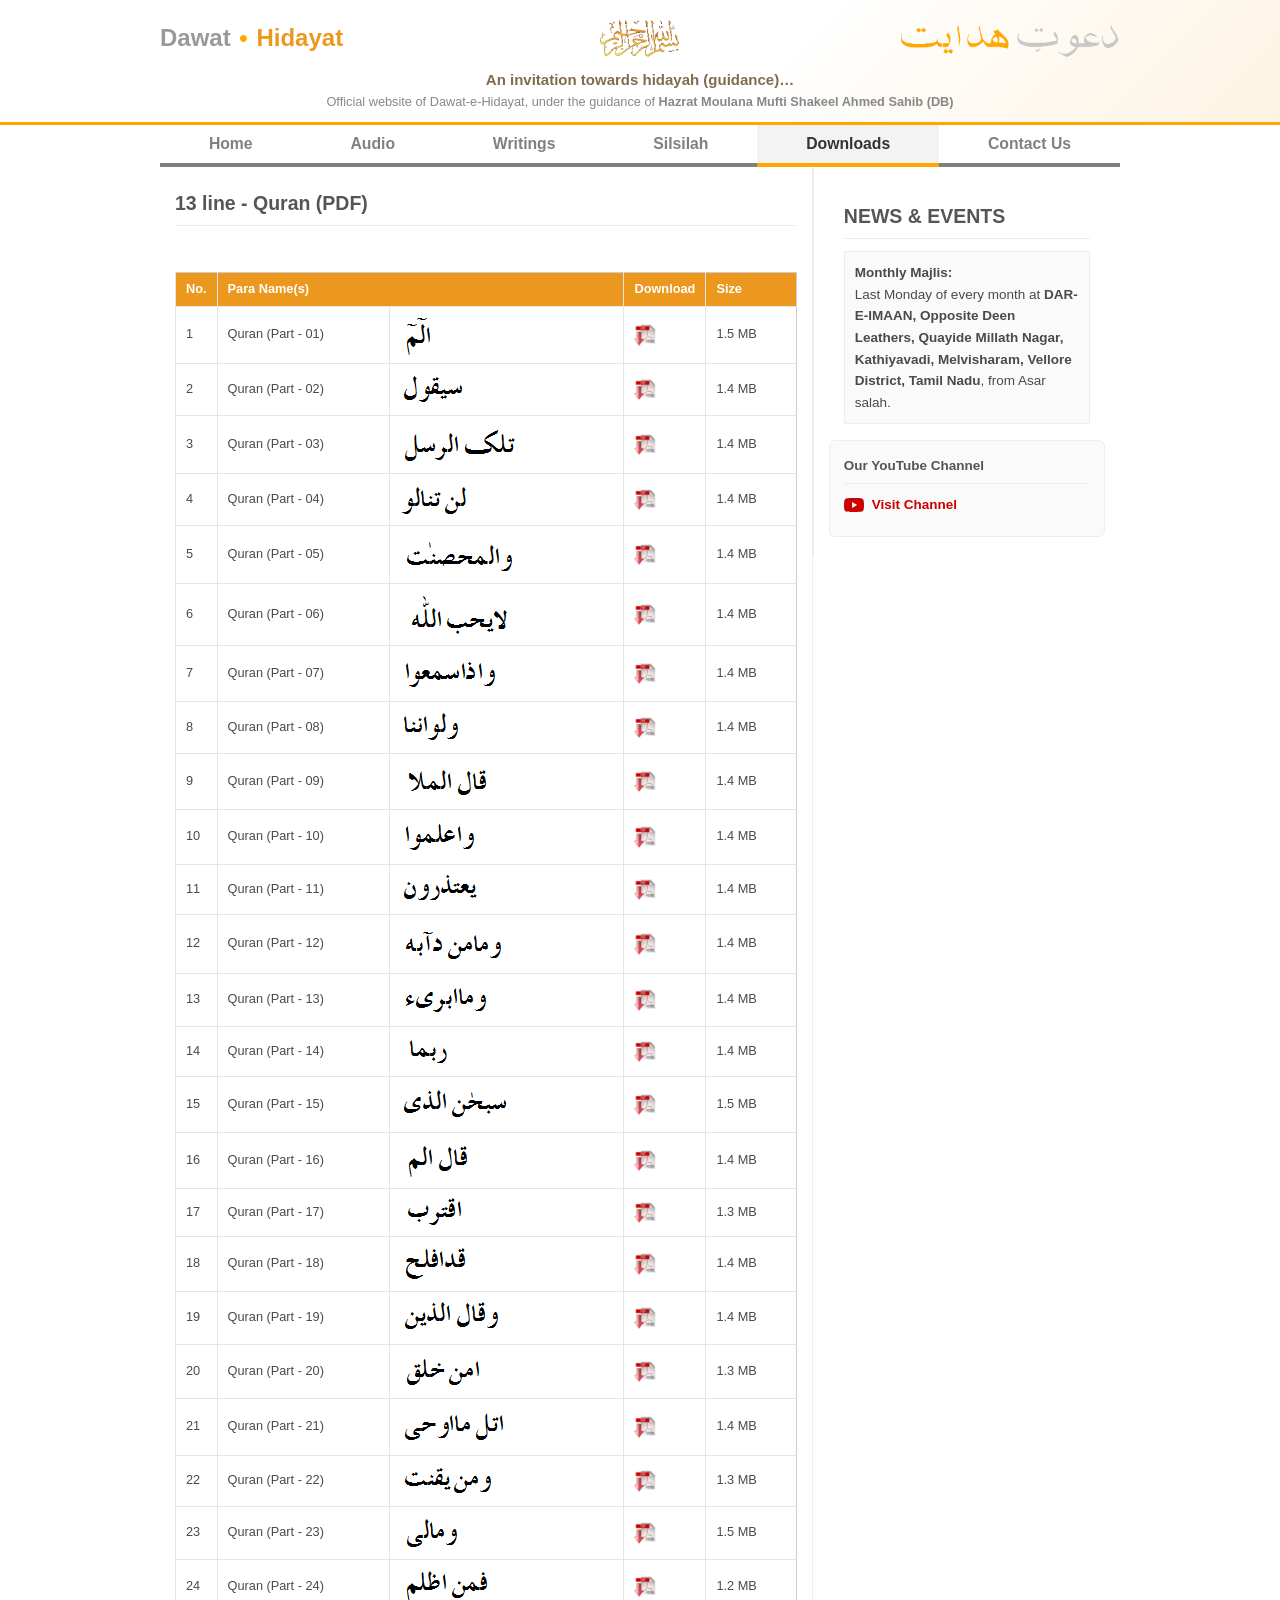
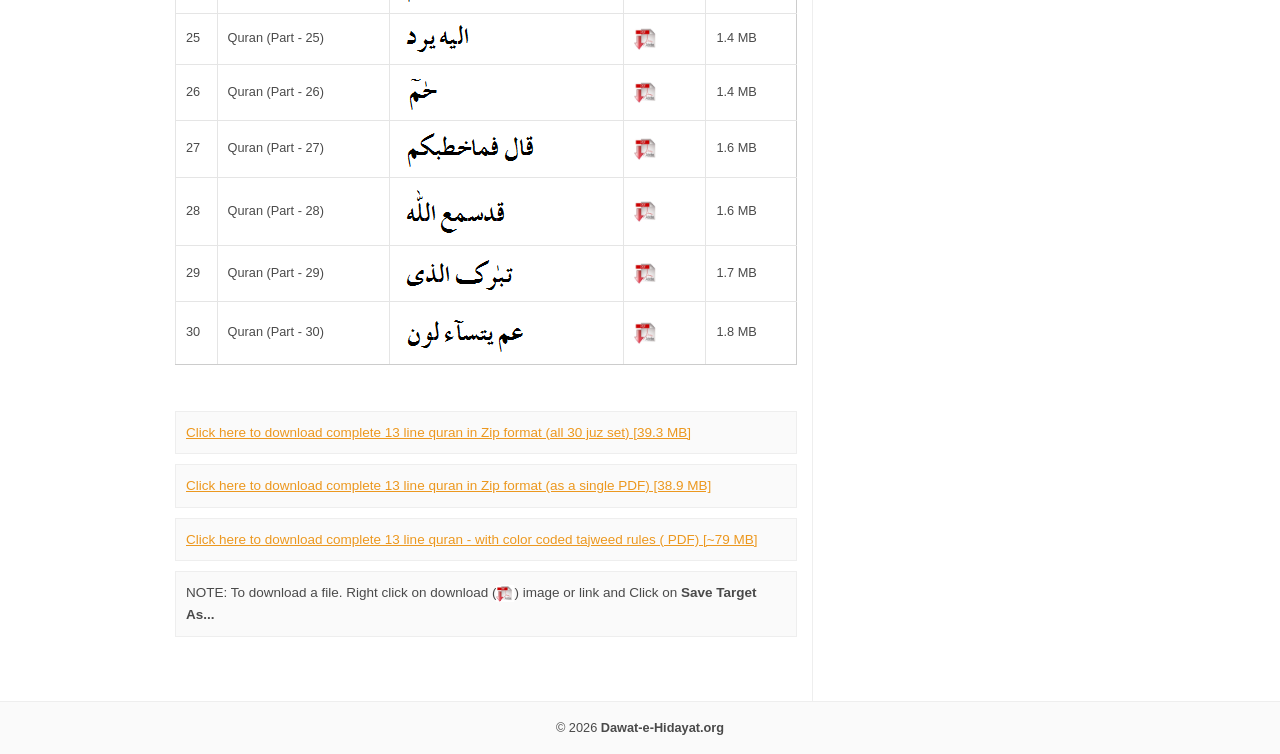
==== 13line_quran.html @ 42b06b3f "Restore the original header's three-part logo layout The rebuilt header had dropped the plain Englis" ====
<!DOCTYPE html>
<html lang="en">
<head>
<meta charset="UTF-8" />
<meta name="viewport" content="width=device-width, initial-scale=1.0" />
<title>Dawat-e-Hidayat &mdash; Quran (13 Line)</title>
<meta name="description" content="Dawat-e-Hidayat - An invitation towards hidayah (guidance). Tasawwuf, the traditional Islamic science of self-improvement and spirituality, under the guidance of Hazrat Moulana Mufti Shakeel Ahmed Sahib (DB)." />
<meta name="keywords" content="Dawat-e-Hidayat, dawatehidayat, Tasawwuf, spirituality, sufi, Naqshbandi, Mujaddidi, Mufti Shakeel Ahmed, Zulfiqar Ahmad Naqshbandi, tariqah, deoband" />
<link rel="stylesheet" href="style.css" />
</head>
<body>

<a class="skip-link" href="#main">Skip to main content</a>

<header id="header">
	<div class="header-inner">
		<a href="index.html" class="logo-en">Dawat <span class="bullet">&bull;</span> <span class="accent">Hidayat</span></a>
		<img src="images/bsmllh.gif" alt="Bismillah ir-Rahman ir-Rahim" class="bismillah-img" width="220" height="59" />
		<a href="index.html" class="logo-link" aria-label="Dawat-e-Hidayat home">
			<img src="images/deh_title.png" alt="Dawat-e-Hidayat" class="logo-img" width="646" height="131" />
		</a>
	</div>
	<p id="slogan">An invitation towards hidayah (guidance)&hellip;</p>
	<p id="byline">Official website of Dawat-e-Hidayat, under the guidance of <strong>Hazrat Moulana Mufti Shakeel Ahmed Sahib (DB)</strong></p>
</header>

<nav id="menu" aria-label="Primary">
	<div class="menu-bar">
		<span class="menu-title">Menu</span>
		<button id="menu-toggle" class="menu-toggle" type="button" aria-expanded="false" aria-controls="menu-list">
			<span class="sr-only">Toggle menu</span>
			<span class="hamburger"></span>
		</button>
	</div>
	<ul id="menu-list">
		<li><a href="index.html">Home</a></li>
		<li class="has-dropdown">
			<a href="audio.html">Audio</a>
			<ul class="dropdown-content">
				<li><a href="audio_majlis.html">Monthly &amp; Weekly Majlis</a></li>
				<li><a href="audio_general.html">General Talks</a></li>
				<li><a href="audio_ramazan.html">Ramazan Lectures</a></li>
				<li><a href="audio_juma.html">Juma Bayaan</a></li>
			</ul>
		</li>
		<li><a href="writings.html">Writings</a></li>
		<li><a href="silsilah.html">Silsilah</a></li>
		<li class="has-dropdown current">
			<a href="downloads.html">Downloads</a>
			<ul class="dropdown-content">
				<li><a href="16line_quran.html">Quran (16 Line)</a></li>
				<li class="current"><a href="13line_quran.html" aria-current="page">Quran (13 Line)</a></li>
				<li><a href="salat_time_today.html">Today&rsquo;s Salah Times</a></li>
				<li><a href="salat_time_monthly.html">Monthly Salah Times</a></li>
			</ul>
		</li>
		<li><a href="contacts.html">Contact Us</a></li>
	</ul>
</nav>

<div id="content-wrap">
	<main id="main">

		<h1 style="text-transform:none">13 line - Quran (PDF) </h1>
					<br/>
				   	<div class="table-scroll">
		<table class="playlist">
					   <tr class="selected">
						 <td width="30">No.</td>
						 <td width="" colspan="2">Para Name(s)<br />        </td>
						 <td width="50">Download</td>
						 <td>Size</td>
					   </tr>
					   <tr>
						 <td>1</td>
						 <td>
						 	Quran (Part - 01)
						 </td>
						 <td>
						 	<img src="images/title/quran/para01.png" height="30" border="0" />
						 </td>
						 <td><a href="https://dawatehidayat.org/downloads/quran/13line/juz01.pdf" target="_blank"><img src="images/pdf_icon_jpg.jpg" width="24" height="30" alt="Click to download" /></a></td>
						 <td>1.5 MB</td>
					   </tr>
					   <tr>
						 <td>2</td>
						 <td>
						 	Quran (Part - 02)
						 </td>
						 <td>
						 	<img src="images/title/quran/para02.png" height="30" border="0" />
						 </td>
						 <td><a href="https://dawatehidayat.org/downloads/quran/13line/juz02.pdf" target="_blank"><img src="images/pdf_icon_jpg.jpg" width="24" height="30" alt="Click to download" /></a></td>
						 <td>1.4 MB</td>
					   </tr>
					   <tr>
						 <td>3</td>
						 <td>
						 	Quran (Part - 03)
						 </td>
						 <td>
						 	<img src="images/title/quran/para03.png" height="30" border="0" />
						 </td>
						 <td><a href="https://dawatehidayat.org/downloads/quran/13line/juz03.pdf" target="_blank"><img src="images/pdf_icon_jpg.jpg" width="24" height="30" alt="Click to download" /></a></td>
						 <td>1.4 MB</td>
					   </tr>
					   <tr>
						 <td>4</td>
						 <td>
						 	Quran (Part - 04)
						 </td>
						 <td>
						 	<img src="images/title/quran/para04.png" height="30" border="0" />
						 </td>
						 <td><a href="https://dawatehidayat.org/downloads/quran/13line/juz04.pdf" target="_blank"><img src="images/pdf_icon_jpg.jpg" width="24" height="30" alt="Click to download" /></a></td>
						 <td>1.4 MB</td>
					   </tr>
					   <tr>
						 <td>5</td>
						 <td>
						 	Quran (Part - 05)
						 </td>
						 <td>
						 	<img src="images/title/quran/para05.png" height="30" border="0" />
						 </td>
						 <td><a href="https://dawatehidayat.org/downloads/quran/13line/juz05.pdf" target="_blank"><img src="images/pdf_icon_jpg.jpg" width="24" height="30" alt="Click to download" /></a></td>
						 <td>1.4 MB</td>
					   </tr>
					   <tr>
						 <td>6</td>
						 <td>
						 	Quran (Part - 06)
						 </td>
						 <td>
						 	<img src="images/title/quran/para06.png" height="30" border="0" />
						 </td>
						 <td><a href="https://dawatehidayat.org/downloads/quran/13line/juz06.pdf" target="_blank"><img src="images/pdf_icon_jpg.jpg" width="24" height="30" alt="Click to download" /></a></td>
						 <td>1.4 MB</td>
					   </tr>
					   <tr>
						 <td>7</td>
						 <td>
						 	Quran (Part - 07)
						 </td>
						 <td>
						 	<img src="images/title/quran/para07.png" height="30" border="0" />
						 </td>
						 <td><a href="https://dawatehidayat.org/downloads/quran/13line/juz07.pdf" target="_blank"><img src="images/pdf_icon_jpg.jpg" width="24" height="30" alt="Click to download" /></a></td>
						 <td>1.4 MB</td>
					   </tr>
					   <tr>
						 <td>8</td>
						 <td>
						 	Quran (Part - 08)
						 </td>
						 <td>
						 	<img src="images/title/quran/para08.png" height="30" border="0" />
						 </td>
						 <td><a href="https://dawatehidayat.org/downloads/quran/13line/juz08.pdf" target="_blank"><img src="images/pdf_icon_jpg.jpg" width="24" height="30" alt="Click to download" /></a></td>
						 <td>1.4 MB</td>
					   </tr>
					   <tr>
						 <td>9</td>
						 <td>
						 	Quran (Part - 09)
						 </td>
						 <td>
						 	<img src="images/title/quran/para09.png" height="30" border="0" />
						 </td>
						 <td><a href="https://dawatehidayat.org/downloads/quran/13line/juz09.pdf" target="_blank"><img src="images/pdf_icon_jpg.jpg" width="24" height="30" alt="Click to download" /></a></td>
						 <td>1.4 MB</td>
					   </tr>
					   <tr>
						 <td>10</td>
						 <td>
						 	Quran (Part - 10)
						 </td>
						 <td>
						 	<img src="images/title/quran/para10.png" height="30" border="0" />
						 </td>
						 <td><a href="https://dawatehidayat.org/downloads/quran/13line/juz10.pdf" target="_blank"><img src="images/pdf_icon_jpg.jpg" width="24" height="30" alt="Click to download" /></a></td>
						 <td>1.4 MB</td>
					   </tr>
					   <tr>
						 <td>11</td>
						 <td>
						 	Quran (Part - 11)
						 </td>
						 <td>
						 	<img src="images/title/quran/para11.png" height="30" border="0" />
						 </td>
						 <td><a href="https://dawatehidayat.org/downloads/quran/13line/juz11.pdf" target="_blank"><img src="images/pdf_icon_jpg.jpg" width="24" height="30" alt="Click to download" /></a></td>
						 <td>1.4 MB</td>
					   </tr>
					   <tr>
						 <td>12</td>
						 <td>
						 	Quran (Part - 12)
						 </td>
						 <td>
						 	<img src="images/title/quran/para12.png" height="30" border="0" />
						 </td>
						 <td><a href="https://dawatehidayat.org/downloads/quran/13line/juz12.pdf" target="_blank"><img src="images/pdf_icon_jpg.jpg" width="24" height="30" alt="Click to download" /></a></td>
						 <td>1.4 MB</td>
					   </tr>
					   <tr>
						 <td>13</td>
						 <td>
						 	Quran (Part - 13)
						 </td>
						 <td>
						 	<img src="images/title/quran/para13.png" height="30" border="0" />
						 </td>
						 <td><a href="https://dawatehidayat.org/downloads/quran/13line/juz13.pdf" target="_blank"><img src="images/pdf_icon_jpg.jpg" width="24" height="30" alt="Click to download" /></a></td>
						 <td>1.4 MB</td>
					   </tr>
					   <tr>
						 <td>14</td>
						 <td>
						 	Quran (Part - 14)
						 </td>
						 <td>
						 	<img src="images/title/quran/para14.png" height="30" border="0" />
						 </td>
						 <td><a href="https://dawatehidayat.org/downloads/quran/13line/juz14.pdf" target="_blank"><img src="images/pdf_icon_jpg.jpg" width="24" height="30" alt="Click to download" /></a></td>
						 <td>1.4 MB</td>
					   </tr>
					   <tr>
						 <td>15</td>
						 <td>
						 	Quran (Part - 15)
						 </td>
						 <td>
						 	<img src="images/title/quran/para15.png" height="30" border="0" />
						 </td>
						 <td><a href="https://dawatehidayat.org/downloads/quran/13line/juz15.pdf" target="_blank"><img src="images/pdf_icon_jpg.jpg" width="24" height="30" alt="Click to download" /></a></td>
						 <td>1.5 MB</td>
					   </tr>
					   <tr>
						 <td>16</td>
						 <td>
						 	Quran (Part - 16)
						 </td>
						 <td>
						 	<img src="images/title/quran/para16.png" height="30" border="0" />
						 </td>
						 <td><a href="https://dawatehidayat.org/downloads/quran/13line/juz16.pdf" target="_blank"><img src="images/pdf_icon_jpg.jpg" width="24" height="30" alt="Click to download" /></a></td>
						 <td>1.4 MB</td>
					   </tr>
					   <tr>
						 <td>17</td>
						 <td>
						 	Quran (Part - 17)
						 </td>
						 <td>
						 	<img src="images/title/quran/para17.png" height="30" border="0" />
						 </td>
						 <td><a href="https://dawatehidayat.org/downloads/quran/13line/juz17.pdf" target="_blank"><img src="images/pdf_icon_jpg.jpg" width="24" height="30" alt="Click to download" /></a></td>
						 <td>1.3 MB</td>
					   </tr>
					   <tr>
						 <td>18</td>
						 <td>
						 	Quran (Part - 18)
						 </td>
						 <td>
						 	<img src="images/title/quran/para18.png" height="30" border="0" />
						 </td>
						 <td><a href="https://dawatehidayat.org/downloads/quran/13line/juz18.pdf" target="_blank"><img src="images/pdf_icon_jpg.jpg" width="24" height="30" alt="Click to download" /></a></td>
						 <td>1.4 MB</td>
					   </tr>
					   <tr>
						 <td>19</td>
						 <td>
						 	Quran (Part - 19)
						 </td>
						 <td>
						 	<img src="images/title/quran/para19.png" height="30" border="0" />
						 </td>
						 <td><a href="https://dawatehidayat.org/downloads/quran/13line/juz19.pdf" target="_blank"><img src="images/pdf_icon_jpg.jpg" width="24" height="30" alt="Click to download" /></a></td>
						 <td>1.4 MB</td>
					   </tr>
					   <tr>
						 <td>20</td>
						 <td>
						 	Quran (Part - 20)
						 </td>
						 <td>
						 	<img src="images/title/quran/para20.png" height="30" border="0" />
						 </td>
						 <td><a href="https://dawatehidayat.org/downloads/quran/13line/juz20.pdf" target="_blank"><img src="images/pdf_icon_jpg.jpg" width="24" height="30" alt="Click to download" /></a></td>
						 <td>1.3 MB</td>
					   </tr>
					   <tr>
						 <td>21</td>
						 <td>
						 	Quran (Part - 21)
						 </td>
						 <td>
						 	<img src="images/title/quran/para21.png" height="30" border="0" />
						 </td>
						 <td><a href="https://dawatehidayat.org/downloads/quran/13line/juz21.pdf" target="_blank"><img src="images/pdf_icon_jpg.jpg" width="24" height="30" alt="Click to download" /></a></td>
						 <td>1.4 MB</td>
					   </tr>
					   <tr>
						 <td>22</td>
						 <td>
						 	Quran (Part - 22)
						 </td>
						 <td>
						 	<img src="images/title/quran/para22.png" height="30" border="0" />
						 </td>
						 <td><a href="https://dawatehidayat.org/downloads/quran/13line/juz22.pdf" target="_blank"><img src="images/pdf_icon_jpg.jpg" width="24" height="30" alt="Click to download" /></a></td>
						 <td>1.3 MB</td>
					   </tr>
					   <tr>
						 <td>23</td>
						 <td>
						 	Quran (Part - 23)
						 </td>
						 <td>
						 	<img src="images/title/quran/para23.png" height="30" border="0" />
						 </td>
						 <td><a href="https://dawatehidayat.org/downloads/quran/13line/juz23.pdf" target="_blank"><img src="images/pdf_icon_jpg.jpg" width="24" height="30" alt="Click to download" /></a></td>
						 <td>1.5 MB</td>
					   </tr>
					   <tr>
						 <td>24</td>
						 <td>
						 	Quran (Part - 24)
						 </td>
						 <td>
						 	<img src="images/title/quran/para24.png" height="30" border="0" />
						 </td>
						 <td><a href="https://dawatehidayat.org/downloads/quran/13line/juz24.pdf" target="_blank"><img src="images/pdf_icon_jpg.jpg" width="24" height="30" alt="Click to download" /></a></td>
						 <td>1.2 MB</td>
					   </tr>
					   <tr>
						 <td>25</td>
						 <td>
						 	Quran (Part - 25)
						 </td>
						 <td>
						 	<img src="images/title/quran/para25.png" height="30" border="0" />
						 </td>
						 <td><a href="https://dawatehidayat.org/downloads/quran/13line/juz25.pdf" target="_blank"><img src="images/pdf_icon_jpg.jpg" width="24" height="30" alt="Click to download" /></a></td>
						 <td>1.4 MB</td>
					   </tr>
					   <tr>
						 <td>26</td>
						 <td>
						 	Quran (Part - 26)
						 </td>
						 <td>
						 	<img src="images/title/quran/para26.png" height="30" border="0" />
						 </td>
						 <td><a href="https://dawatehidayat.org/downloads/quran/13line/juz26.pdf" target="_blank"><img src="images/pdf_icon_jpg.jpg" width="24" height="30" alt="Click to download" /></a></td>
						 <td>1.4 MB</td>
					   </tr>
					   <tr>
						 <td>27</td>
						 <td>
						 	Quran (Part - 27)
						 </td>
						 <td>
						 	<img src="images/title/quran/para27.png" height="30" border="0" />
						 </td>
						 <td><a href="https://dawatehidayat.org/downloads/quran/13line/juz27.pdf" target="_blank"><img src="images/pdf_icon_jpg.jpg" width="24" height="30" alt="Click to download" /></a></td>
						 <td>1.6 MB</td>
					   </tr>
					   <tr>
						 <td>28</td>
						 <td>
						 	Quran (Part - 28)
						 </td>
						 <td>
						 	<img src="images/title/quran/para28.png" height="30" border="0" />
						 </td>
						 <td><a href="https://dawatehidayat.org/downloads/quran/13line/juz28.pdf" target="_blank"><img src="images/pdf_icon_jpg.jpg" width="24" height="30" alt="Click to download" /></a></td>
						 <td>1.6 MB</td>
					   </tr>
					   <tr>
						 <td>29</td>
						 <td>
						 	Quran (Part - 29)
						 </td>
						 <td>
						 	<img src="images/title/quran/para29.png" height="30" border="0" />
						 </td>
						 <td><a href="https://dawatehidayat.org/downloads/quran/13line/juz29.pdf" target="_blank"><img src="images/pdf_icon_jpg.jpg" width="24" height="30" alt="Click to download" /></a></td>
						 <td>1.7 MB</td>
					   </tr>
					   <tr>
						 <td>30</td>
						 <td>
						 	Quran (Part - 30)
						 </td>
						 <td>
						 	<img src="images/title/quran/para30.png" height="30" border="0" />
						 </td>
						 <td><a href="https://dawatehidayat.org/downloads/quran/13line/juz30.pdf" target="_blank"><img src="images/pdf_icon_jpg.jpg" width="24" height="30" alt="Click to download" /></a></td>
						 <td>1.8 MB</td>
					   </tr>

					   <tr>
					</table>
		</div>

					<br/>
					<p class="post-footer">
						<a href="https://dawatehidayat.org/downloads/quran/13line/complete_quran.zip" target="_blank">
							Click here to download complete 13 line quran in Zip format (all 30 juz set) [39.3 MB]
						</a>
					</p>

					<p class="post-footer">
						<a href="https://dawatehidayat.org/downloads/quran/13line/complete_quran_13line.zip" target="_blank">
							Click here to download complete 13 line quran in Zip format (as a single PDF) [38.9 MB]
						</a>
					</p>

					<p class="post-footer">
						<a href="https://dawatehidayat.org/downloads/quran/13line/13_line_complete_quran_with_color_coded_tajweed_rules.pdf" target="_blank">
							Click here to download complete 13 line quran - with color coded tajweed rules ( PDF) [~79 MB]
						</a>
					</p>

					<p class="post-footer">
						NOTE: To download a file. Right click on download
						(<span align=bottom><img src="images/pdf_icon_jpg.jpg" width="18" height="18" border="0" /></span>)
						image or link and Click on <b>Save Target As...</b>
					</p>

					<br/>

	</main>

	<aside id="rightbar">

		<h1>News &amp; Events</h1>
		<p class="post-footer">
			<strong>Monthly Majlis:</strong><br />
			Last Monday of every month at <strong>DAR-E-IMAAN, Opposite Deen Leathers, Quayide Millath Nagar, Kathiyavadi, Melvisharam, Vellore District, Tamil Nadu</strong>, from Asar salah.
		</p>

		<div class="youtube-box card">
			<h3>Our YouTube Channel</h3>
			<a class="youtube-link youtube-icon-link" href="https://www.youtube.com/@dawatehidayat" target="_blank" rel="noopener" aria-label="Visit Dawat-e-Hidayat YouTube Channel">
				<svg class="yt-icon" viewBox="0 0 24 24" aria-hidden="true">
					<path d="M23.498 6.186a2.999 2.999 0 0 0-2.112-2.122C19.5 3.5 12 3.5 12 3.5s-7.5 0-9.386.564A2.999 2.999 0 0 0 .502 6.186 31.02 31.02 0 0 0 0 12a31.02 31.02 0 0 0 .502 5.814 2.999 2.999 0 0 0 2.112 2.122C4.5 20.5 12 20.5 12 20.5s7.5 0 9.386-.564a2.999 2.999 0 0 0 2.112-2.122A31.02 31.02 0 0 0 24 12a31.02 31.02 0 0 0-.502-5.814ZM9.75 15.5v-7l6 3.5-6 3.5Z" />
				</svg>
				<span>Visit Channel</span>
			</a>
		</div>

	</aside>
</div>

<footer id="footer">
	<p>&copy; 2026 <strong>Dawat-e-Hidayat.org</strong></p>
</footer>

<script>
	var toggle = document.getElementById('menu-toggle');
	var menuList = document.getElementById('menu-list');
	toggle.addEventListener('click', function () {
		var isOpen = menuList.classList.toggle('open');
		toggle.setAttribute('aria-expanded', isOpen);
	});
</script>

</body>
</html>
---- style.css ----
/* =======================================================
   Dawat-e-Hidayat — responsive stylesheet
   Mobile-first. Palette kept close to the site's original
   brand: burnt orange accent, warm grey text, cream cards.
   ======================================================= */

:root {
	--accent: #EC981F;
	--accent-dark: #806B4D;
	--accent-gold: #FFA600;
	--text: #4a4a4a;
	--heading: #555;
	--border: #eee;
	--panel: #FAFAFA;
	--max-width: 960px;
}

* {
	margin: 0;
	padding: 0;
	box-sizing: border-box;
}

html {
	-webkit-text-size-adjust: 100%;
}

body {
	font: 15px/1.6 Verdana, 'Trebuchet MS', Arial, sans-serif;
	color: var(--text);
	background: #fff;
}

img {
	max-width: 100%;
	height: auto;
	border: 0;
	vertical-align: middle;
}

a {
	color: var(--accent);
}
a:hover {
	color: var(--accent-dark);
}

.sr-only {
	position: absolute;
	width: 1px; height: 1px;
	overflow: hidden;
	clip: rect(0 0 0 0);
	white-space: nowrap;
}

.skip-link {
	position: absolute;
	left: -999px;
	top: 0;
	background: #fff;
	color: var(--accent-dark);
	padding: 8px 14px;
	z-index: 100;
}
.skip-link:focus {
	left: 8px;
	top: 8px;
}

h1, h2, h3 {
	font-family: 'Trebuchet MS', Tahoma, sans-serif;
	font-weight: bold;
	color: var(--heading);
}

#main h1, #rightbar h1 {
	font-size: 1.3em;
	text-transform: uppercase;
	padding: 6px 0;
	margin: 18px 15px 10px;
	border-bottom: 1px solid var(--border);
}
#main h1:first-child {
	margin-top: 15px;
}

#main h2 {
	font-size: 1.1em;
	text-transform: uppercase;
	padding: 6px 0;
	margin: 22px 15px 10px;
	border-bottom: 1px solid var(--border);
}

#main p {
	margin: 10px 15px;
}

.attribution {
	display: block;
	font-size: 0.75em;
	text-transform: none;
	font-weight: normal;
	margin-top: 3px;
}

/* ---------------- Header ---------------- */

#header {
	background: linear-gradient(135deg, #fff 60%, #fdf3e2 100%);
	border-bottom: 3px solid var(--accent-gold);
	padding: 16px 15px 10px;
	text-align: center;
}

.header-inner {
	max-width: var(--max-width);
	margin: 0 auto;
	display: flex;
	flex-wrap: wrap;
	align-items: center;
	justify-content: center;
	gap: 14px;
}

.logo-en {
	font: bold 1.4em 'Trebuchet MS', Arial, sans-serif;
	color: #999;
	text-decoration: none;
	white-space: nowrap;
}
.logo-en:hover {
	color: #777;
}
.logo-en .bullet {
	color: var(--accent-gold);
	margin: 0 2px;
}
.logo-en .accent {
	color: var(--accent);
}

.logo-link {
	display: inline-block;
	line-height: 0;
}

.logo-img {
	width: 190px;
	max-width: 45vw;
}

.bismillah-img {
	width: 120px;
	max-width: 35vw;
}

#slogan {
	max-width: var(--max-width);
	margin: 10px auto 2px;
	font: bold 1em 'Trebuchet MS', Arial, sans-serif;
	color: var(--accent-dark);
}

#byline {
	max-width: var(--max-width);
	margin: 4px auto 0;
	font-size: 0.85em;
	color: #888;
}

/* ---------------- Menu ---------------- */

#menu {
	max-width: var(--max-width);
	margin: 0 auto;
	background: #fff;
}

.menu-bar {
	display: none;
	align-items: center;
	justify-content: space-between;
	padding: 10px 15px;
	border-bottom: 1px solid var(--border);
}

.menu-title {
	font: bold 1em 'Trebuchet MS', Tahoma, sans-serif;
	color: var(--heading);
	text-transform: uppercase;
}

.menu-toggle {
	background: none;
	border: 1px solid var(--border);
	border-radius: 4px;
	padding: 8px 10px;
	cursor: pointer;
}

.hamburger,
.hamburger::before,
.hamburger::after {
	display: block;
	width: 22px;
	height: 2px;
	background: var(--heading);
	position: relative;
}
.hamburger::before,
.hamburger::after {
	content: "";
	position: absolute;
	left: 0;
}
.hamburger::before { top: -6px; }
.hamburger::after { top: 6px; }

#menu-list {
	list-style: none;
	display: flex;
	flex-wrap: wrap;
	border-bottom: 4px solid #808080;
	font: bold 1.05em 'Trebuchet MS', Tahoma, Arial, sans-serif;
}

#menu-list li {
	flex: 1 1 auto;
}

#menu-list a {
	display: block;
	text-align: center;
	color: #808080;
	text-decoration: none;
	padding: 10px 12px;
	border-bottom: 4px solid transparent;
	margin-bottom: -4px;
}

#menu-list a:hover {
	color: #000;
	background-color: #F3F3F3;
	border-bottom-color: var(--accent-gold);
}

#menu-list li.current a {
	color: #333;
	background-color: #F3F3F3;
	border-bottom-color: var(--accent-gold);
}

/* ---------------- Nav dropdown (Audio / Downloads submenus) ---------------- */

#menu-list li.has-dropdown {
	position: relative;
}

.dropdown-content {
	list-style: none;
}

.dropdown-content a {
	text-transform: none;
	font-weight: normal;
}

@media (min-width: 641px) {
	.dropdown-content {
		display: none;
		position: absolute;
		top: 100%;
		left: 0;
		min-width: 230px;
		background: #fff;
		box-shadow: 0 8px 20px rgba(0,0,0,0.18);
		z-index: 20;
		text-align: left;
		border: 1px solid var(--border);
	}
	#menu-list li.has-dropdown:hover .dropdown-content,
	#menu-list li.has-dropdown:focus-within .dropdown-content {
		display: block;
	}
	.dropdown-content li + li a {
		border-top: 1px solid var(--border);
	}
	.dropdown-content a {
		padding: 10px 14px;
		font-size: 0.8em;
	}
	.dropdown-content a:hover {
		background: var(--panel);
	}
}

@media (max-width: 640px) {
	.dropdown-content {
		display: flex;
		flex-direction: column;
	}
	.dropdown-content a {
		padding: 8px 12px 8px 30px;
		font-size: 0.85em;
		border-bottom: 1px solid var(--border);
		border-left: 4px solid transparent;
	}
}

/* ---------------- Content layout ---------------- */

#content-wrap {
	max-width: var(--max-width);
	margin: 0 auto;
	display: flex;
	flex-direction: column;
	gap: 0;
}

#main {
	padding-bottom: 10px;
}

#rightbar {
	padding: 10px 15px 20px;
	border-top: 1px solid var(--border);
}

.honorific {
	width: 15px;
	height: 15px;
	display: inline;
}

.post-footer {
	background-color: var(--panel);
	padding: 10px;
	margin: 12px 15px;
	font-size: 0.9em;
	border: 1px solid var(--border);
}
.align-right { text-align: right; }
.align-center { text-align: center; }

/* Silsilah chain */
.silsilah-list {
	list-style: none;
	margin: 12px 15px;
}
.silsilah-list li {
	padding: 6px 0;
	border-bottom: 1px dotted var(--border);
}
.silsilah-list li:last-child { border-bottom: 0; }

/* Contact cards */
.contact-cards {
	display: grid;
	grid-template-columns: 1fr;
	gap: 12px;
	margin: 16px 15px;
}
.contact-card {
	padding: 14px;
	border: 1px solid var(--border);
	border-radius: 6px;
	background: var(--panel);
	text-align: center;
}
.contact-card h3 {
	font-size: 0.95em;
	text-transform: uppercase;
	margin-bottom: 8px;
}
.contact-card p {
	margin: 0;
	color: var(--accent-dark);
	font-weight: bold;
}
@media (min-width: 640px) {
	.contact-cards { grid-template-columns: 1fr 1fr; }
}

/* PDF language grid — replaces the old fixed <table> */
.pdf-grid {
	list-style: none;
	display: grid;
	grid-template-columns: repeat(2, 1fr);
	gap: 10px;
	margin: 12px 15px;
}

.pdf-item a {
	display: flex;
	align-items: center;
	gap: 8px;
	padding: 10px;
	border: 1px solid var(--border);
	border-radius: 6px;
	text-decoration: none;
	color: var(--heading);
	font-weight: bold;
	background: var(--panel);
}
.pdf-item a:hover {
	border-color: var(--accent);
	background: #fff6ea;
}
.pdf-item img {
	width: 22px;
	height: auto;
	flex-shrink: 0;
}

/* Link cards — landing pages that point at sub-pages (Audio, Downloads) */
.link-grid {
	list-style: none;
	display: grid;
	grid-template-columns: 1fr;
	gap: 10px;
	margin: 12px 15px;
}
.link-card a {
	display: flex;
	align-items: center;
	justify-content: space-between;
	gap: 10px;
	padding: 14px;
	border: 1px solid var(--border);
	border-radius: 6px;
	text-decoration: none;
	color: var(--heading);
	font-weight: bold;
	background: var(--panel);
}
.link-card a:hover {
	border-color: var(--accent);
	background: #fff6ea;
}
.link-card .arrow {
	color: var(--accent);
	font-weight: normal;
}

/* Collapsible publication sections (writings.html) */
.pub-section {
	margin: 10px 15px 18px;
	border: 1px solid var(--border);
	border-radius: 6px;
	overflow: hidden;
}
.pub-section summary {
	cursor: pointer;
	list-style: none;
	padding: 10px 14px;
	background: var(--panel);
	font: bold 1.05em 'Trebuchet MS', Tahoma, sans-serif;
	color: var(--heading);
	text-transform: uppercase;
	font-size: 0.95em;
}
.pub-section summary::-webkit-details-marker { display: none; }
.pub-section summary::before {
	content: "▸";
	display: inline-block;
	margin-right: 8px;
	color: var(--accent);
	transition: transform 0.15s ease;
}
.pub-section[open] summary::before {
	transform: rotate(90deg);
}
.pub-section summary:hover { color: #000; }

.pub-grid {
	list-style: none;
	display: grid;
	grid-template-columns: 1fr;
	gap: 10px;
	padding: 12px 14px;
}
.pub-item {
	display: flex;
	align-items: center;
	justify-content: space-between;
	gap: 12px;
	padding: 10px;
	border: 1px solid var(--border);
	border-radius: 6px;
}
.pub-item .pub-title {
	flex: 1 1 auto;
	font-size: 0.9em;
}
.pub-item .pub-title img {
	max-height: 44px;
	width: auto;
}
.pub-item .pub-title .native-title {
	display: block;
}
.pub-item .pub-title .native-title[lang="ur"] {
	font-family: 'Noto Nastaliq Urdu', 'Jameel Noori Nastaleeq', serif;
	font-size: 1.1em;
	line-height: 2;
}
.pub-item .pub-title .native-title[lang="ta"] {
	font-family: 'Noto Sans Tamil', 'Latha', sans-serif;
}
.pub-item a.pub-dl {
	flex-shrink: 0;
	display: inline-flex;
	align-items: center;
	justify-content: center;
	padding: 6px;
	border: 1px solid var(--border);
	border-radius: 6px;
	background: var(--panel);
}
.pub-item a.pub-dl:hover {
	border-color: var(--accent);
	background: #fff6ea;
}
.pub-item a.pub-dl img {
	width: 26px;
	height: auto;
}

/* Salah times grid (salat_time_today.html) */
.salat-city-grid {
	display: grid;
	grid-template-columns: 1fr;
	gap: 14px;
	margin: 14px 15px;
}
.salat-city {
	text-align: center;
}
.salat-city h3 {
	font-size: 0.9em;
	margin-bottom: 6px;
}
@media (min-width: 640px) {
	.salat-city-grid { grid-template-columns: repeat(3, 1fr); }
}

/* Audio playlist tables (audio_*.html) — keep the original table markup,
   just make it scrollable and legible on small screens */
.table-scroll {
	overflow-x: auto;
	margin: 12px 15px;
	-webkit-overflow-scrolling: touch;
}
table.playlist {
	border-collapse: collapse;
	width: 100%;
	min-width: 480px;
	border: 1px solid #ccc;
	font-size: 0.85em;
}
table.playlist td {
	padding: 6px 10px;
	border-left: 1px solid #e5e5e5;
	border-bottom: 1px solid #e5e5e5;
	white-space: nowrap;
}
table.playlist tr.selected td {
	background-color: var(--accent);
	color: #fff;
	font-weight: bold;
}
table.playlist tr.subselected td {
	background-color: #FFF4E2;
	color: #332209;
	font-weight: bold;
}
table.playlist td img {
	vertical-align: middle;
}
.playlist-heading {
	margin: 20px 15px 4px;
	color: var(--accent-dark);
}

.mixlr-embed {
	margin: 12px 15px;
}

.small-note {
	margin: 4px 15px 20px;
	font-size: 0.8em;
}
.small-note a {
	color: #333;
	text-decoration: none;
}

/* YouTube card */
.youtube-box {
	margin-top: 16px;
	padding: 14px;
	border: 1px solid var(--border);
	border-radius: 6px;
	background: var(--panel);
}
.youtube-box h3 {
	font-size: 0.9em;
	margin: 0 0 10px;
	border-bottom: 1px solid var(--border);
	padding-bottom: 6px;
}
.youtube-icon-link {
	display: inline-flex;
	align-items: center;
	gap: 8px;
	font-size: 0.9em;
	font-weight: 600;
	color: #c00;
	text-decoration: none;
}
.yt-icon {
	width: 20px;
	height: 20px;
	fill: #c00;
	flex-shrink: 0;
}
.youtube-icon-link:hover {
	text-decoration: underline;
}
.youtube-icon-link:hover .yt-icon {
	fill: #a00000;
}

/* ---------------- Footer ---------------- */

#footer {
	text-align: center;
	padding: 16px 15px;
	background: var(--panel);
	border-top: 1px solid var(--border);
	font-size: 0.85em;
}

/* =======================================================
   Breakpoints
   ======================================================= */

/* Small phones: tighten header type sizes a touch */
@media (max-width: 400px) {
	#slogan { font-size: 0.9em; }
	.pdf-grid { grid-template-columns: 1fr; }
}

/* Phones / small tablets: collapse the nav into a toggleable menu */
@media (max-width: 640px) {
	.header-inner { gap: 10px; }
	.menu-bar { display: flex; }

	#menu-list {
		display: none;
		flex-direction: column;
		border-bottom: none;
	}
	#menu-list.open {
		display: flex;
	}
	#menu-list li { flex: 1 1 auto; }
	#menu-list a {
		text-align: left;
		border-bottom: 1px solid var(--border);
		border-left: 4px solid transparent;
		margin-bottom: 0;
	}
	#menu-list a:hover,
	#menu-list li.current a {
		border-bottom: 1px solid var(--border);
		border-left-color: var(--accent-gold);
	}
}

/* Tablets and up: two-column layout for article + sidebar */
@media (min-width: 800px) {
	#content-wrap {
		flex-direction: row;
		align-items: flex-start;
	}
	#main {
		flex: 1 1 68%;
		border-right: 1px solid var(--border);
		padding-bottom: 30px;
	}
	#rightbar {
		flex: 1 1 32%;
		border-top: 0;
		border-left: 1px solid var(--border);
	}
	.pdf-grid {
		grid-template-columns: repeat(4, 1fr);
	}
}

/* Wide screens: cap the logo growth */
@media (min-width: 800px) {
	.logo-img { width: 220px; max-width: 18vw; }
	.bismillah-img { width: 150px; max-width: 14vw; }
	.logo-en { font-size: 1.6em; }
}

/* Tablets and up: true left / centre / right header layout,
   matching the original site (English wordmark, Bismillah, Urdu title) */
@media (min-width: 640px) {
	.header-inner {
		display: grid;
		grid-template-columns: 1fr auto 1fr;
		align-items: center;
	}
	.logo-en { justify-self: start; }
	.bismillah-img { justify-self: center; }
	.logo-link { justify-self: end; }
}
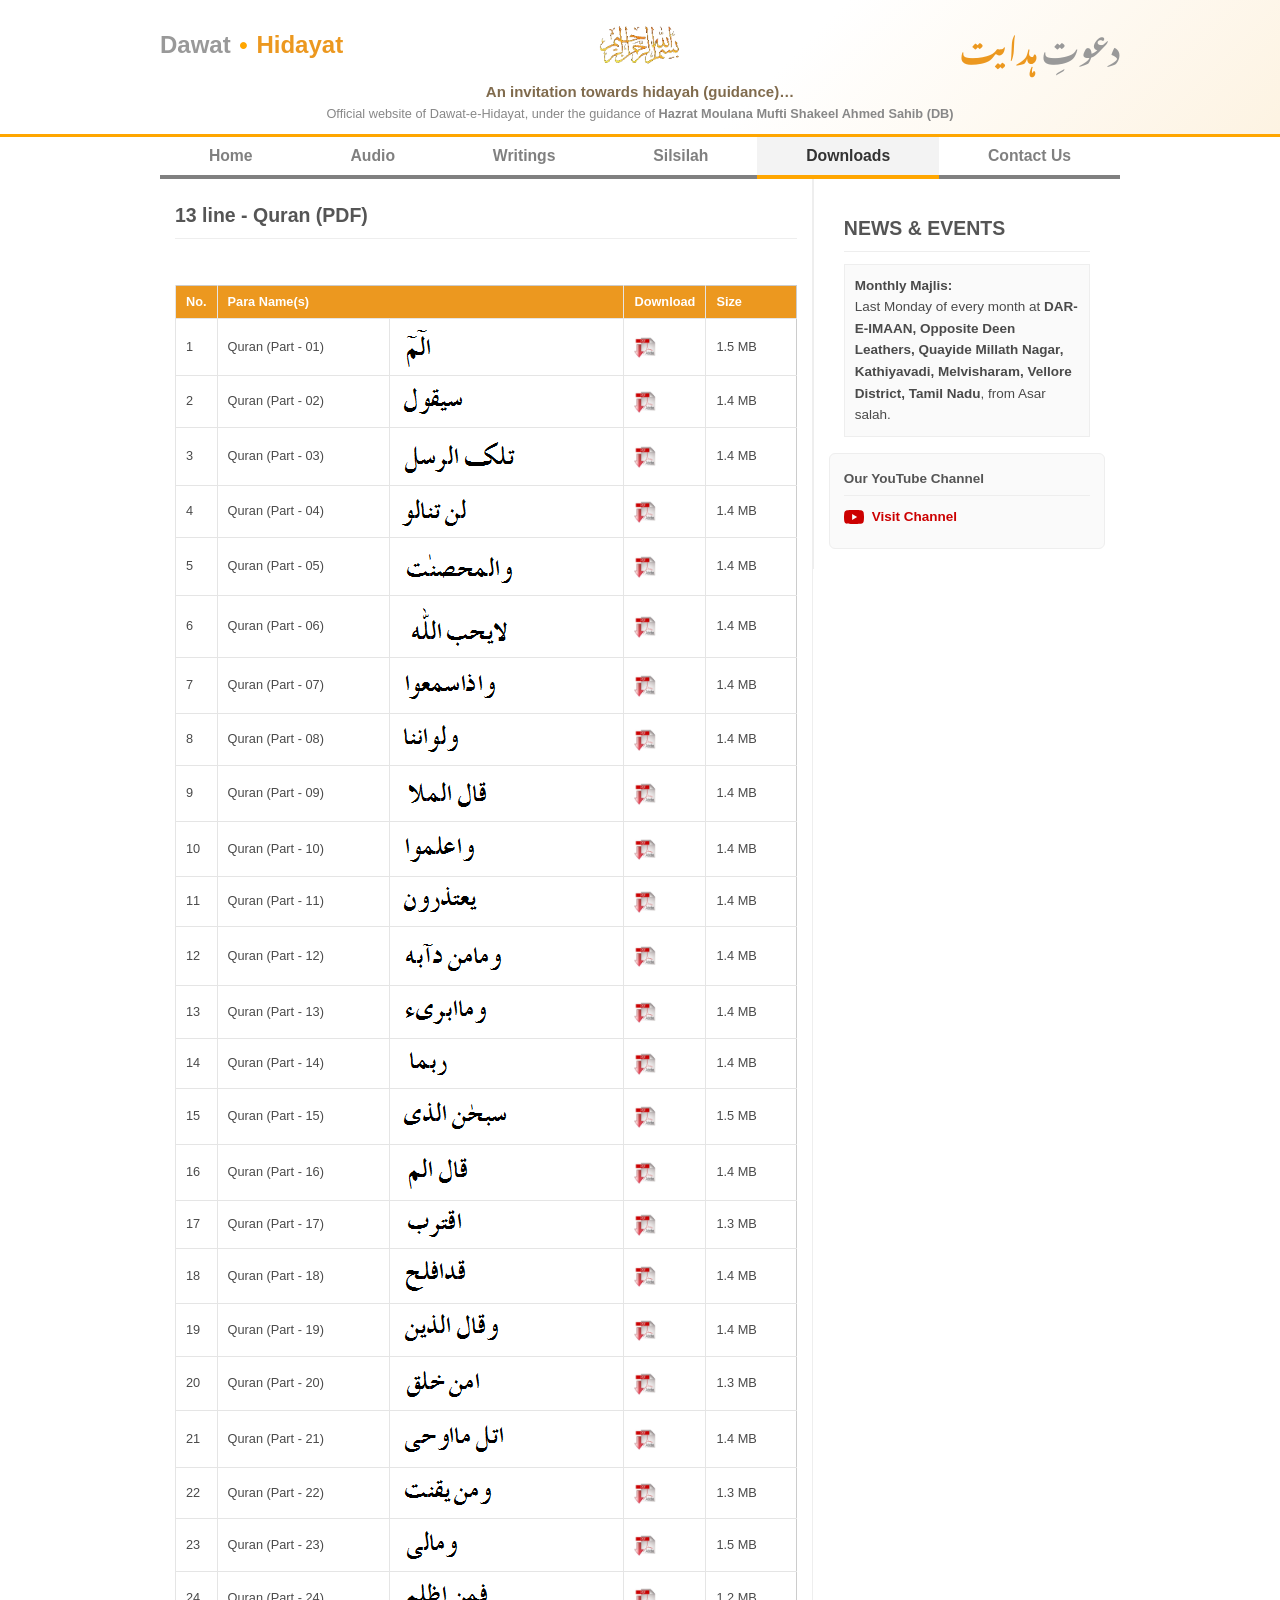
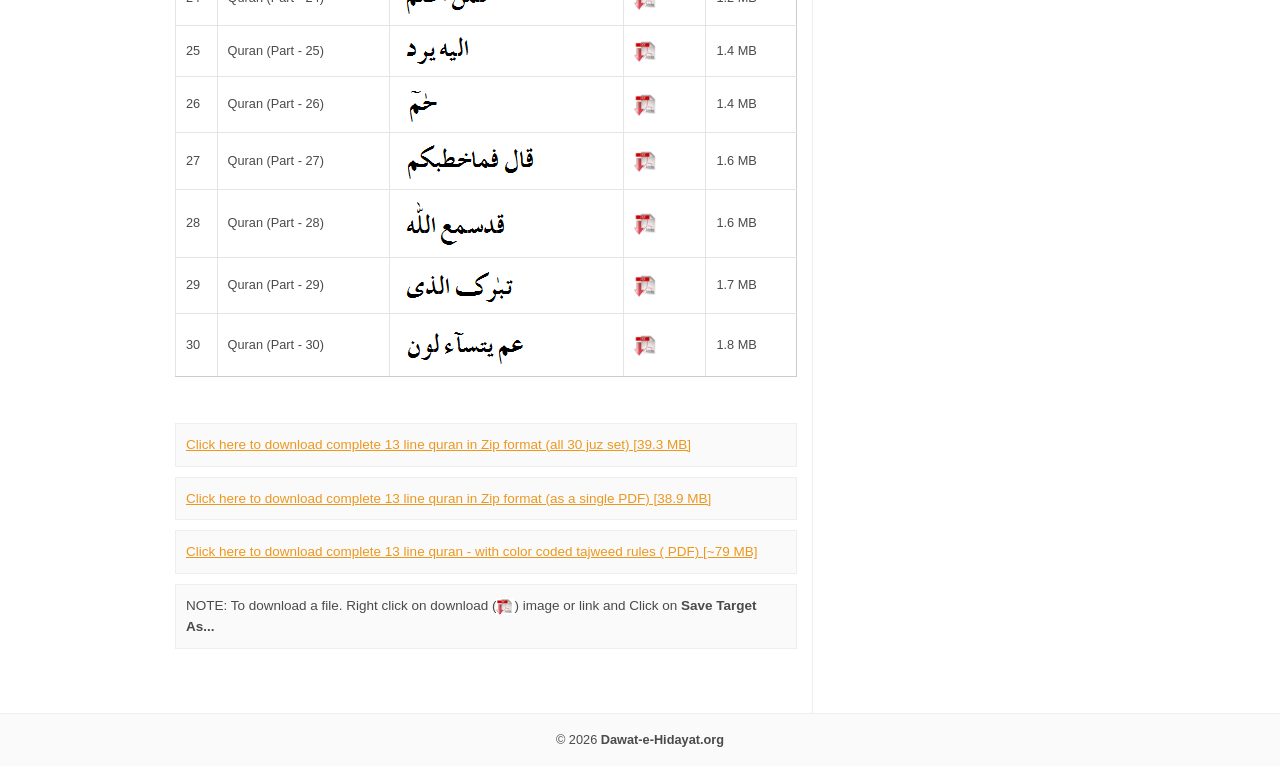
==== commit c4886321: "Render the header's Urdu wordmark as real Nastaliq text instead of an image The deh_title.png graphi" ====
--- a/13line_quran.html
+++ b/13line_quran.html
@@ -7,6 +7,9 @@
 <meta name="description" content="Dawat-e-Hidayat - An invitation towards hidayah (guidance). Tasawwuf, the traditional Islamic science of self-improvement and spirituality, under the guidance of Hazrat Moulana Mufti Shakeel Ahmed Sahib (DB)." />
 <meta name="keywords" content="Dawat-e-Hidayat, dawatehidayat, Tasawwuf, spirituality, sufi, Naqshbandi, Mujaddidi, Mufti Shakeel Ahmed, Zulfiqar Ahmad Naqshbandi, tariqah, deoband" />
 <link rel="stylesheet" href="style.css" />
+<link rel="preconnect" href="https://fonts.googleapis.com" />
+<link rel="preconnect" href="https://fonts.gstatic.com" crossorigin />
+<link href="https://fonts.googleapis.com/css2?family=Noto+Nastaliq+Urdu:wght@400;700&family=Noto+Sans+Tamil:wght@400;700&display=swap" rel="stylesheet" />
 </head>
 <body>
 
@@ -16,9 +19,7 @@
 	<div class="header-inner">
 		<a href="index.html" class="logo-en">Dawat <span class="bullet">&bull;</span> <span class="accent">Hidayat</span></a>
 		<img src="images/bsmllh.gif" alt="Bismillah ir-Rahman ir-Rahim" class="bismillah-img" width="220" height="59" />
-		<a href="index.html" class="logo-link" aria-label="Dawat-e-Hidayat home">
-			<img src="images/deh_title.png" alt="Dawat-e-Hidayat" class="logo-img" width="646" height="131" />
-		</a>
+		<a href="index.html" class="logo-ur" lang="ur" dir="rtl">&#1583;&#1593;&#1608;&#1578;&#1616; <span class="accent">&#1729;&#1583;&#1575;&#1740;&#1578;</span></a>
 	</div>
 	<p id="slogan">An invitation towards hidayah (guidance)&hellip;</p>
 	<p id="byline">Official website of Dawat-e-Hidayat, under the guidance of <strong>Hazrat Moulana Mufti Shakeel Ahmed Sahib (DB)</strong></p>
--- a/style.css
+++ b/style.css
@@ -123,31 +123,30 @@
 	gap: 14px;
 }
 
-.logo-en {
+.logo-en,
+.logo-ur {
 	font: bold 1.4em 'Trebuchet MS', Arial, sans-serif;
 	color: #999;
 	text-decoration: none;
 	white-space: nowrap;
 }
-.logo-en:hover {
+.logo-en:hover,
+.logo-ur:hover {
 	color: #777;
 }
 .logo-en .bullet {
 	color: var(--accent-gold);
 	margin: 0 2px;
 }
-.logo-en .accent {
+.logo-en .accent,
+.logo-ur .accent {
 	color: var(--accent);
 }
 
-.logo-link {
-	display: inline-block;
-	line-height: 0;
-}
-
-.logo-img {
-	width: 190px;
-	max-width: 45vw;
+.logo-ur {
+	font-family: 'Noto Nastaliq Urdu', 'Jameel Noori Nastaleeq', serif;
+	font-size: 1.7em;
+	line-height: 1.9;
 }
 
 .bismillah-img {
@@ -702,9 +701,9 @@
 
 /* Wide screens: cap the logo growth */
 @media (min-width: 800px) {
-	.logo-img { width: 220px; max-width: 18vw; }
 	.bismillah-img { width: 150px; max-width: 14vw; }
 	.logo-en { font-size: 1.6em; }
+	.logo-ur { font-size: 2em; }
 }
 
 /* Tablets and up: true left / centre / right header layout,
@@ -717,5 +716,5 @@
 	}
 	.logo-en { justify-self: start; }
 	.bismillah-img { justify-self: center; }
-	.logo-link { justify-self: end; }
-}
+	.logo-ur { justify-self: end; }
+}
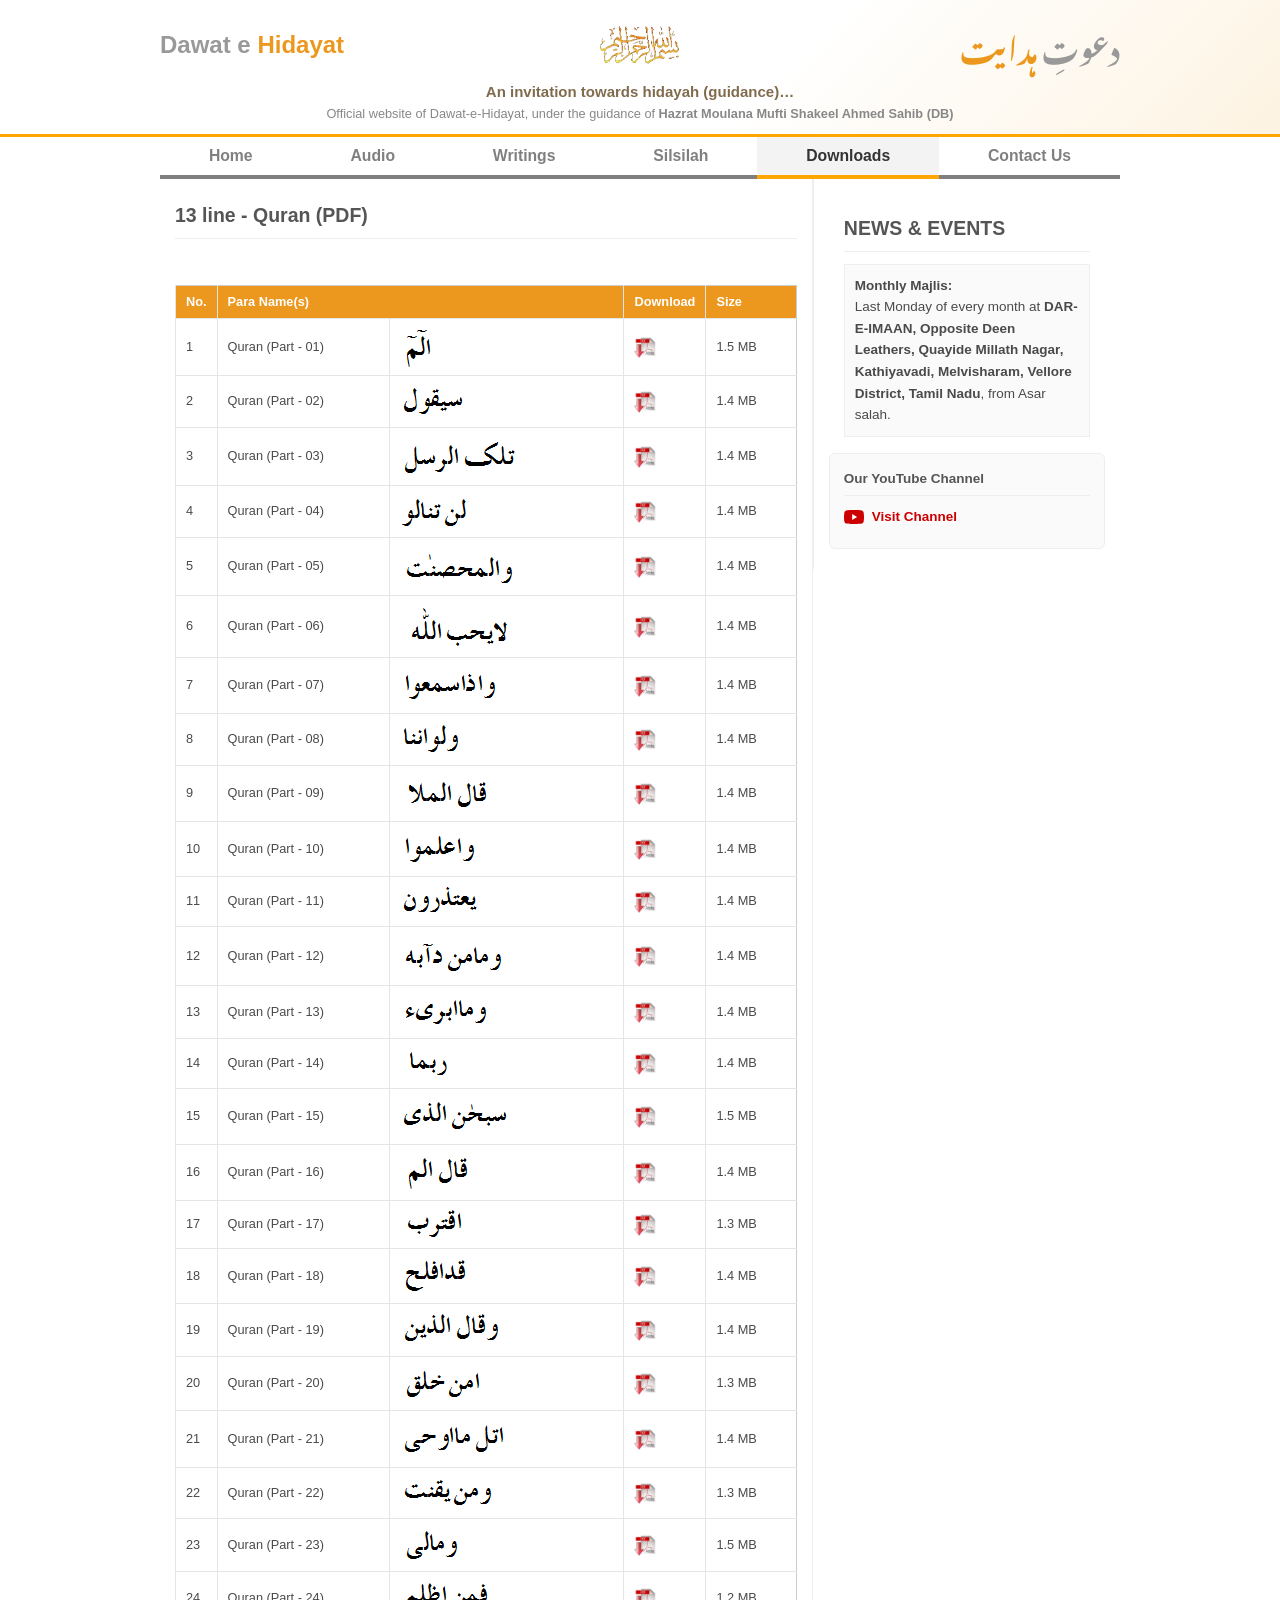
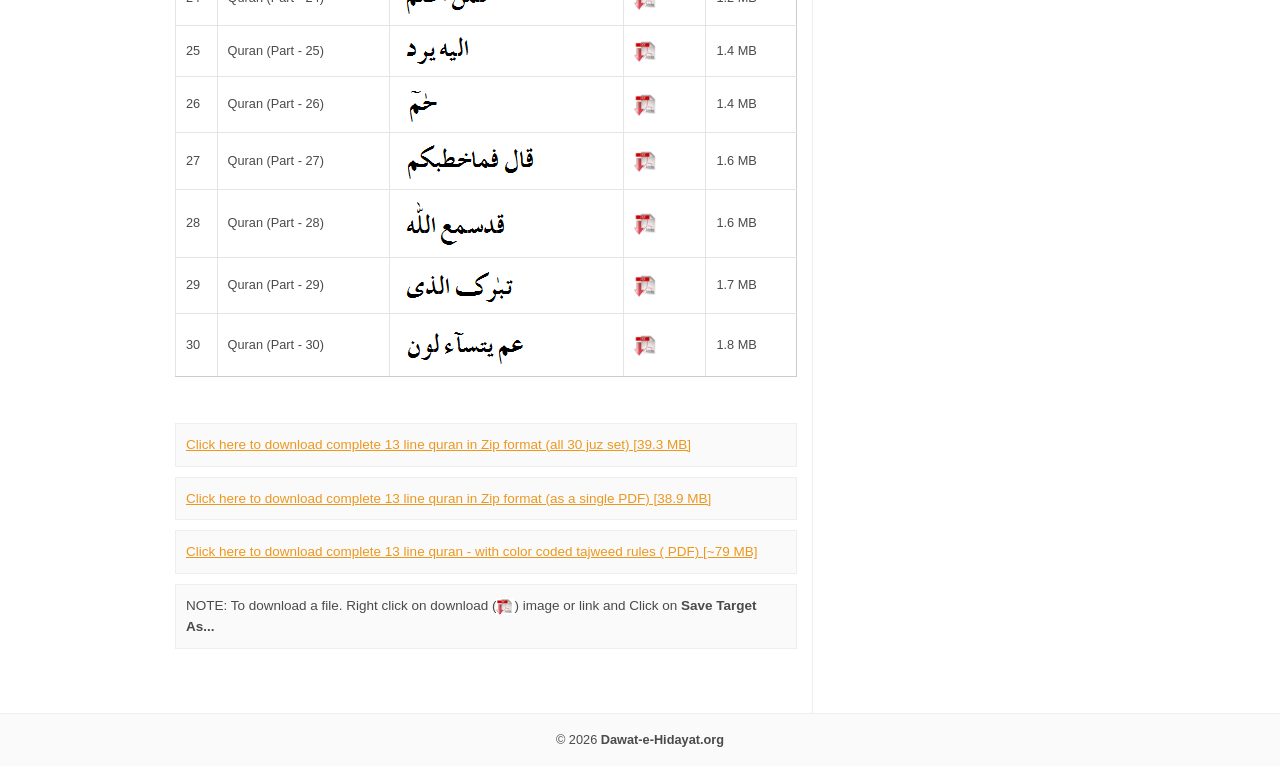
==== commit 8e9f72d1: "Use "Dawat e Hidayat" in the English wordmark instead of a bullet separator Matches the "Dawat-e-Hid" ====
--- a/13line_quran.html
+++ b/13line_quran.html
@@ -17,7 +17,7 @@
 
 <header id="header">
 	<div class="header-inner">
-		<a href="index.html" class="logo-en">Dawat <span class="bullet">&bull;</span> <span class="accent">Hidayat</span></a>
+		<a href="index.html" class="logo-en">Dawat e <span class="accent">Hidayat</span></a>
 		<img src="images/bsmllh.gif" alt="Bismillah ir-Rahman ir-Rahim" class="bismillah-img" width="220" height="59" />
 		<a href="index.html" class="logo-ur" lang="ur" dir="rtl">&#1583;&#1593;&#1608;&#1578;&#1616; <span class="accent">&#1729;&#1583;&#1575;&#1740;&#1578;</span></a>
 	</div>
--- a/style.css
+++ b/style.css
@@ -133,10 +133,6 @@
 .logo-en:hover,
 .logo-ur:hover {
 	color: #777;
-}
-.logo-en .bullet {
-	color: var(--accent-gold);
-	margin: 0 2px;
 }
 .logo-en .accent,
 .logo-ur .accent {
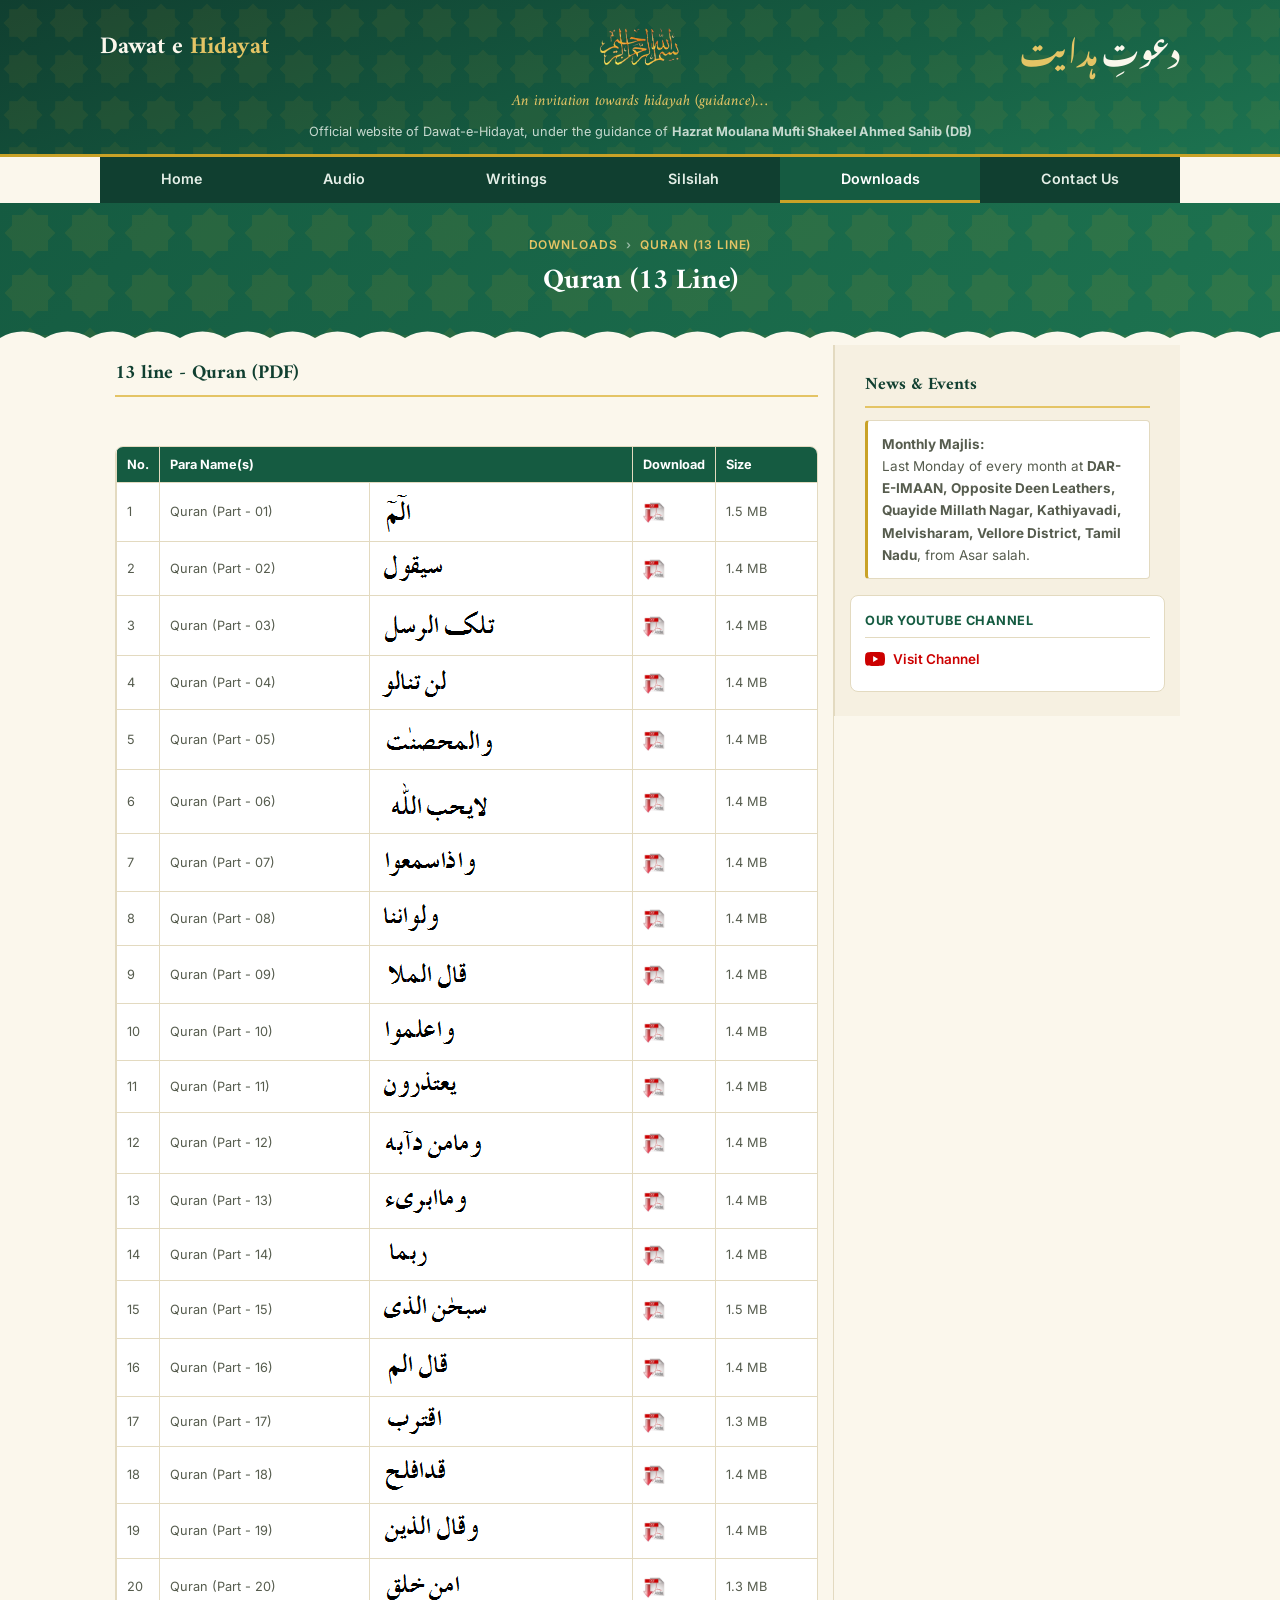
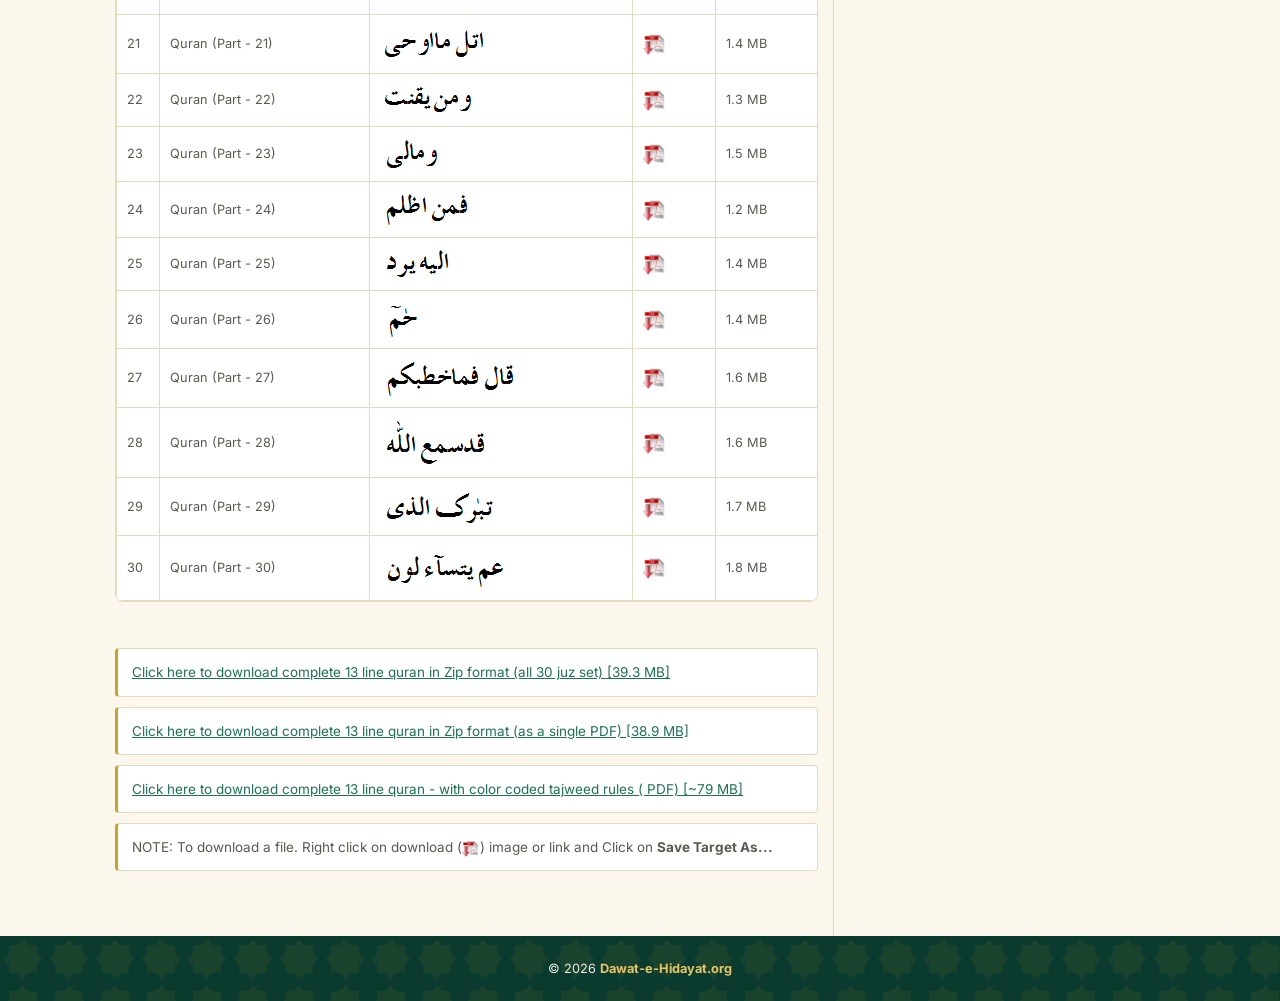
==== commit 6db65acf: "Redesign: modern spiritual look — deep emerald & gold, Islamic geometric texture A full visual and s" ====
--- a/13line_quran.html
+++ b/13line_quran.html
@@ -9,13 +9,14 @@
 <link rel="stylesheet" href="style.css" />
 <link rel="preconnect" href="https://fonts.googleapis.com" />
 <link rel="preconnect" href="https://fonts.gstatic.com" crossorigin />
-<link href="https://fonts.googleapis.com/css2?family=Noto+Nastaliq+Urdu:wght@400;700&family=Noto+Sans+Tamil:wght@400;700&display=swap" rel="stylesheet" />
+<link href="https://fonts.googleapis.com/css2?family=Amiri:ital,wght@0,400;0,700;1,400&family=Inter:wght@400;500;600;700&family=Noto+Nastaliq+Urdu:wght@400;700&family=Noto+Sans+Tamil:wght@400;700&display=swap" rel="stylesheet" />
 </head>
 <body>
 
 <a class="skip-link" href="#main">Skip to main content</a>
 
 <header id="header">
+	<div class="header-pattern" aria-hidden="true"></div>
 	<div class="header-inner">
 		<a href="index.html" class="logo-en">Dawat e <span class="accent">Hidayat</span></a>
 		<img src="images/bsmllh.gif" alt="Bismillah ir-Rahman ir-Rahim" class="bismillah-img" width="220" height="59" />
@@ -59,10 +60,19 @@
 	</ul>
 </nav>
 
+<div class="page-hero">
+	<div class="page-hero-pattern" aria-hidden="true"></div>
+	<div class="page-hero-inner">
+		<p class="page-hero-crumb">Downloads <span>&rsaquo;</span> Quran (13 Line)</p>
+		<h1>Quran (13 Line)</h1>
+	</div>
+	<div class="page-hero-arch" aria-hidden="true"></div>
+</div>
+
 <div id="content-wrap">
 	<main id="main">
 
-		<h1 style="text-transform:none">13 line - Quran (PDF) </h1>
+		<h2 style="text-transform:none">13 line - Quran (PDF) </h2>
 					<br/>
 				   	<div class="table-scroll">
 		<table class="playlist">
@@ -438,7 +448,7 @@
 
 	<aside id="rightbar">
 
-		<h1>News &amp; Events</h1>
+		<h2>News &amp; Events</h2>
 		<p class="post-footer">
 			<strong>Monthly Majlis:</strong><br />
 			Last Monday of every month at <strong>DAR-E-IMAAN, Opposite Deen Leathers, Quayide Millath Nagar, Kathiyavadi, Melvisharam, Vellore District, Tamil Nadu</strong>, from Asar salah.
@@ -458,6 +468,7 @@
 </div>
 
 <footer id="footer">
+	<div class="footer-pattern" aria-hidden="true"></div>
 	<p>&copy; 2026 <strong>Dawat-e-Hidayat.org</strong></p>
 </footer>
 
--- a/style.css
+++ b/style.css
@@ -1,18 +1,34 @@
 /* =======================================================
    Dawat-e-Hidayat — responsive stylesheet
-   Mobile-first. Palette kept close to the site's original
-   brand: burnt orange accent, warm grey text, cream cards.
+   Modern spiritual palette: deep emerald & gold on warm
+   cream, with subtle Islamic geometric-star texture and
+   Amiri/Inter typography.
    ======================================================= */
 
 :root {
-	--accent: #EC981F;
-	--accent-dark: #806B4D;
-	--accent-gold: #FFA600;
-	--text: #4a4a4a;
-	--heading: #555;
-	--border: #eee;
-	--panel: #FAFAFA;
-	--max-width: 960px;
+	--emerald-900: #0B3B2E;
+	--emerald-800: #103F30;
+	--emerald-700: #155B41;
+	--emerald-600: #1D7350;
+	--emerald-500: #2C8B65;
+	--emerald-100: #E4EFE7;
+	--gold: #C9A227;
+	--gold-light: #E4C465;
+	--gold-dark: #9C7C1B;
+	--cream: #FBF7EC;
+	--cream-deep: #F2E9D2;
+	--ink: #23281F;
+	--ink-soft: #565C4E;
+	--border: #E3DAC0;
+	--panel: #F6F0E1;
+	--max-width: 1080px;
+
+	/* legacy aliases kept so older component rules keep working */
+	--accent: var(--emerald-600);
+	--accent-dark: var(--emerald-800);
+	--accent-gold: var(--gold);
+	--text: var(--ink-soft);
+	--heading: var(--emerald-800);
 }
 
 * {
@@ -26,9 +42,9 @@
 }
 
 body {
-	font: 15px/1.6 Verdana, 'Trebuchet MS', Arial, sans-serif;
-	color: var(--text);
-	background: #fff;
+	font: 15px/1.65 'Inter', 'Trebuchet MS', Arial, sans-serif;
+	color: var(--ink-soft);
+	background: var(--cream);
 }
 
 img {
@@ -39,10 +55,10 @@
 }
 
 a {
-	color: var(--accent);
+	color: var(--emerald-600);
 }
 a:hover {
-	color: var(--accent-dark);
+	color: var(--emerald-800);
 }
 
 .sr-only {
@@ -58,7 +74,7 @@
 	left: -999px;
 	top: 0;
 	background: #fff;
-	color: var(--accent-dark);
+	color: var(--emerald-800);
 	padding: 8px 14px;
 	z-index: 100;
 }
@@ -68,28 +84,31 @@
 }
 
 h1, h2, h3 {
-	font-family: 'Trebuchet MS', Tahoma, sans-serif;
-	font-weight: bold;
-	color: var(--heading);
-}
-
-#main h1, #rightbar h1 {
+	font-family: 'Amiri', Georgia, 'Times New Roman', serif;
+	font-weight: 700;
+	color: var(--emerald-800);
+}
+
+#main h2, #rightbar h2 {
 	font-size: 1.3em;
+	padding: 6px 0;
+	margin: 24px 15px 12px;
+	border-bottom: 2px solid var(--gold-light);
+	color: var(--emerald-800);
+}
+#main h2:first-child {
+	margin-top: 6px;
+}
+
+#main h3 {
+	font-size: 1.05em;
 	text-transform: uppercase;
-	padding: 6px 0;
-	margin: 18px 15px 10px;
-	border-bottom: 1px solid var(--border);
-}
-#main h1:first-child {
-	margin-top: 15px;
-}
-
-#main h2 {
-	font-size: 1.1em;
-	text-transform: uppercase;
-	padding: 6px 0;
-	margin: 22px 15px 10px;
-	border-bottom: 1px solid var(--border);
+	letter-spacing: 0.02em;
+	padding: 4px 0;
+	margin: 20px 15px 8px;
+	color: var(--emerald-600);
+	font-family: 'Inter', Arial, sans-serif;
+	font-weight: 700;
 }
 
 #main p {
@@ -102,18 +121,45 @@
 	text-transform: none;
 	font-weight: normal;
 	margin-top: 3px;
+	font-family: 'Inter', Arial, sans-serif;
+	color: var(--ink-soft);
+}
+
+/* ---------------- Islamic star pattern (reusable texture) ---------------- */
+
+.header-pattern,
+.page-hero-pattern,
+.footer-pattern,
+.hero-pattern {
+	position: absolute;
+	inset: 0;
+	pointer-events: none;
+	-webkit-mask-image: url('images/pattern-star.svg');
+	mask-image: url('images/pattern-star.svg');
+	-webkit-mask-repeat: repeat;
+	mask-repeat: repeat;
 }
 
 /* ---------------- Header ---------------- */
 
 #header {
-	background: linear-gradient(135deg, #fff 60%, #fdf3e2 100%);
-	border-bottom: 3px solid var(--accent-gold);
-	padding: 16px 15px 10px;
+	position: relative;
+	overflow: hidden;
+	background: linear-gradient(160deg, var(--emerald-800) 0%, var(--emerald-700) 55%, var(--emerald-600) 100%);
+	border-bottom: 3px solid var(--gold);
+	padding: 18px 15px 12px;
 	text-align: center;
 }
 
+.header-pattern {
+	background-color: var(--gold);
+	opacity: 0.08;
+	-webkit-mask-size: 46px 46px;
+	mask-size: 46px 46px;
+}
+
 .header-inner {
+	position: relative;
 	max-width: var(--max-width);
 	margin: 0 auto;
 	display: flex;
@@ -125,18 +171,19 @@
 
 .logo-en,
 .logo-ur {
-	font: bold 1.4em 'Trebuchet MS', Arial, sans-serif;
-	color: #999;
+	position: relative;
+	font: 700 1.4em 'Amiri', Georgia, serif;
+	color: var(--cream);
 	text-decoration: none;
 	white-space: nowrap;
 }
 .logo-en:hover,
 .logo-ur:hover {
-	color: #777;
+	color: var(--gold-light);
 }
 .logo-en .accent,
 .logo-ur .accent {
-	color: var(--accent);
+	color: var(--gold-light);
 }
 
 .logo-ur {
@@ -146,22 +193,26 @@
 }
 
 .bismillah-img {
+	position: relative;
 	width: 120px;
 	max-width: 35vw;
 }
 
 #slogan {
+	position: relative;
 	max-width: var(--max-width);
-	margin: 10px auto 2px;
-	font: bold 1em 'Trebuchet MS', Arial, sans-serif;
-	color: var(--accent-dark);
+	margin: 12px auto 2px;
+	font: italic 500 1.05em 'Amiri', Georgia, serif;
+	color: var(--gold-light);
 }
 
 #byline {
+	position: relative;
 	max-width: var(--max-width);
-	margin: 4px auto 0;
+	margin: 6px auto 0;
 	font-size: 0.85em;
-	color: #888;
+	color: var(--emerald-100);
+	opacity: 0.85;
 }
 
 /* ---------------- Menu ---------------- */
@@ -169,7 +220,7 @@
 #menu {
 	max-width: var(--max-width);
 	margin: 0 auto;
-	background: #fff;
+	background: var(--cream);
 }
 
 .menu-bar {
@@ -181,9 +232,10 @@
 }
 
 .menu-title {
-	font: bold 1em 'Trebuchet MS', Tahoma, sans-serif;
-	color: var(--heading);
+	font: bold 1em 'Inter', Tahoma, sans-serif;
+	color: var(--emerald-800);
 	text-transform: uppercase;
+	letter-spacing: 0.04em;
 }
 
 .menu-toggle {
@@ -200,7 +252,7 @@
 	display: block;
 	width: 22px;
 	height: 2px;
-	background: var(--heading);
+	background: var(--emerald-800);
 	position: relative;
 }
 .hamburger::before,
@@ -216,8 +268,9 @@
 	list-style: none;
 	display: flex;
 	flex-wrap: wrap;
-	border-bottom: 4px solid #808080;
-	font: bold 1.05em 'Trebuchet MS', Tahoma, Arial, sans-serif;
+	background: var(--emerald-800);
+	font: 600 0.95em 'Inter', Tahoma, Arial, sans-serif;
+	letter-spacing: 0.01em;
 }
 
 #menu-list li {
@@ -227,23 +280,22 @@
 #menu-list a {
 	display: block;
 	text-align: center;
-	color: #808080;
+	color: var(--emerald-100);
 	text-decoration: none;
-	padding: 10px 12px;
-	border-bottom: 4px solid transparent;
-	margin-bottom: -4px;
+	padding: 13px 12px;
+	border-bottom: 3px solid transparent;
 }
 
 #menu-list a:hover {
-	color: #000;
-	background-color: #F3F3F3;
-	border-bottom-color: var(--accent-gold);
-}
-
-#menu-list li.current a {
-	color: #333;
-	background-color: #F3F3F3;
-	border-bottom-color: var(--accent-gold);
+	color: #fff;
+	background-color: var(--emerald-700);
+	border-bottom-color: var(--gold);
+}
+
+#menu-list li.current > a {
+	color: #fff;
+	background-color: var(--emerald-700);
+	border-bottom-color: var(--gold);
 }
 
 /* ---------------- Nav dropdown (Audio / Downloads submenus) ---------------- */
@@ -268,25 +320,28 @@
 		top: 100%;
 		left: 0;
 		min-width: 230px;
-		background: #fff;
-		box-shadow: 0 8px 20px rgba(0,0,0,0.18);
+		background: var(--emerald-900);
+		box-shadow: 0 12px 24px rgba(11,59,46,0.35);
 		z-index: 20;
 		text-align: left;
-		border: 1px solid var(--border);
+		border: 1px solid var(--emerald-700);
+		border-top: 2px solid var(--gold);
 	}
 	#menu-list li.has-dropdown:hover .dropdown-content,
 	#menu-list li.has-dropdown:focus-within .dropdown-content {
 		display: block;
 	}
 	.dropdown-content li + li a {
-		border-top: 1px solid var(--border);
+		border-top: 1px solid rgba(255,255,255,0.08);
 	}
 	.dropdown-content a {
 		padding: 10px 14px;
-		font-size: 0.8em;
+		font-size: 0.85em;
+		color: var(--emerald-100);
 	}
 	.dropdown-content a:hover {
-		background: var(--panel);
+		background: var(--emerald-700);
+		color: #fff;
 	}
 }
 
@@ -294,13 +349,158 @@
 	.dropdown-content {
 		display: flex;
 		flex-direction: column;
+		background: var(--emerald-900);
 	}
 	.dropdown-content a {
 		padding: 8px 12px 8px 30px;
 		font-size: 0.85em;
-		border-bottom: 1px solid var(--border);
+		border-bottom: 1px solid rgba(255,255,255,0.08);
 		border-left: 4px solid transparent;
-	}
+		color: var(--emerald-100);
+	}
+}
+
+/* ---------------- Page hero band (inner pages) ---------------- */
+
+.page-hero {
+	position: relative;
+	overflow: hidden;
+	background: linear-gradient(135deg, var(--emerald-700) 0%, var(--emerald-600) 100%);
+	padding: 34px 15px 40px;
+	text-align: center;
+}
+.page-hero-pattern {
+	background-color: var(--gold);
+	opacity: 0.10;
+	-webkit-mask-size: 60px 60px;
+	mask-size: 60px 60px;
+}
+.page-hero-inner {
+	position: relative;
+	max-width: var(--max-width);
+	margin: 0 auto;
+}
+.page-hero-crumb {
+	font: 600 0.8em 'Inter', Arial, sans-serif;
+	text-transform: uppercase;
+	letter-spacing: 0.08em;
+	color: var(--gold-light);
+	margin-bottom: 6px;
+}
+.page-hero-crumb span {
+	color: var(--emerald-100);
+	opacity: 0.6;
+	margin: 0 4px;
+}
+.page-hero-inner h1 {
+	color: #fff;
+	font-size: 1.9em;
+	margin: 0;
+}
+.page-hero-arch {
+	position: absolute;
+	left: 0; right: 0; bottom: -1px;
+	height: 18px;
+	background-image: url('images/arch-divider.svg');
+	background-repeat: repeat-x;
+	background-size: 90px 18px;
+}
+
+/* ---------------- Home hero ---------------- */
+
+.hero {
+	position: relative;
+	overflow: hidden;
+	background: linear-gradient(150deg, var(--emerald-900) 0%, var(--emerald-700) 60%, var(--emerald-600) 100%);
+	padding: 56px 15px 64px;
+	text-align: center;
+}
+.hero-pattern {
+	background-color: var(--gold);
+	opacity: 0.12;
+	-webkit-mask-size: 70px 70px;
+	mask-size: 70px 70px;
+}
+.hero-inner {
+	position: relative;
+	max-width: 760px;
+	margin: 0 auto;
+}
+.hero-eyebrow {
+	display: inline-block;
+	font: 600 0.8em 'Inter', Arial, sans-serif;
+	text-transform: uppercase;
+	letter-spacing: 0.14em;
+	color: var(--gold-light);
+	border: 1px solid rgba(228,196,101,0.4);
+	border-radius: 999px;
+	padding: 5px 16px;
+	margin-bottom: 18px;
+}
+.hero-title {
+	color: #fff;
+	font-size: 2.3em;
+	line-height: 1.25;
+	margin: 0 0 14px;
+}
+.hero-title .accent {
+	color: var(--gold-light);
+	font-style: italic;
+}
+.hero-sub {
+	color: var(--emerald-100);
+	font-size: 1.05em;
+	line-height: 1.7;
+	max-width: 560px;
+	margin: 0 auto 28px;
+}
+.hero-actions {
+	display: flex;
+	flex-wrap: wrap;
+	justify-content: center;
+	gap: 12px;
+}
+.hero-arch {
+	position: absolute;
+	left: 0; right: 0; bottom: -1px;
+	height: 26px;
+	background-image: url('images/arch-divider.svg');
+	background-repeat: repeat-x;
+	background-size: 130px 26px;
+}
+
+/* ---------------- Buttons ---------------- */
+
+.btn {
+	display: inline-flex;
+	align-items: center;
+	gap: 8px;
+	font: 600 0.95em 'Inter', Arial, sans-serif;
+	text-decoration: none;
+	padding: 12px 24px;
+	border-radius: 999px;
+	border: 1px solid transparent;
+	transition: transform 0.15s ease, background 0.15s ease, color 0.15s ease;
+}
+.btn:hover {
+	transform: translateY(-1px);
+}
+.btn-primary {
+	background: var(--gold);
+	color: var(--emerald-900);
+}
+.btn-primary:hover {
+	background: var(--gold-light);
+	color: var(--emerald-900);
+}
+.btn-ghost {
+	background: transparent;
+	border-color: rgba(251,247,236,0.4);
+	color: var(--cream);
+}
+.btn-ghost:hover {
+	background: rgba(251,247,236,0.12);
+	color: #fff;
 }
 
 /* ---------------- Content layout ---------------- */
@@ -311,6 +511,7 @@
 	display: flex;
 	flex-direction: column;
 	gap: 0;
+	background: var(--cream);
 }
 
 #main {
@@ -318,8 +519,13 @@
 }
 
 #rightbar {
-	padding: 10px 15px 20px;
+	padding: 14px 15px 24px;
 	border-top: 1px solid var(--border);
+	background: var(--panel);
+}
+#rightbar h2 {
+	margin-top: 6px;
+	font-size: 1.15em;
 }
 
 .honorific {
@@ -329,11 +535,13 @@
 }
 
 .post-footer {
-	background-color: var(--panel);
-	padding: 10px;
+	background-color: #fff;
+	padding: 12px 14px;
 	margin: 12px 15px;
 	font-size: 0.9em;
 	border: 1px solid var(--border);
+	border-left: 3px solid var(--gold);
+	border-radius: 4px;
 }
 .align-right { text-align: right; }
 .align-center { text-align: center; }
@@ -342,12 +550,16 @@
 .silsilah-list {
 	list-style: none;
 	margin: 12px 15px;
+	counter-reset: none;
 }
 .silsilah-list li {
-	padding: 6px 0;
+	padding: 8px 4px;
 	border-bottom: 1px dotted var(--border);
 }
 .silsilah-list li:last-child { border-bottom: 0; }
+.silsilah-list li strong {
+	color: var(--emerald-700);
+}
 
 /* Contact cards */
 .contact-cards {
@@ -357,21 +569,25 @@
 	margin: 16px 15px;
 }
 .contact-card {
-	padding: 14px;
+	padding: 16px;
 	border: 1px solid var(--border);
-	border-radius: 6px;
-	background: var(--panel);
+	border-radius: 10px;
+	background: #fff;
 	text-align: center;
+	box-shadow: 0 2px 10px rgba(11,59,46,0.06);
 }
 .contact-card h3 {
-	font-size: 0.95em;
+	font-size: 0.85em;
 	text-transform: uppercase;
-	margin-bottom: 8px;
+	letter-spacing: 0.05em;
+	font-family: 'Inter', Arial, sans-serif;
+	color: var(--emerald-600);
+	margin-bottom: 10px;
 }
 .contact-card p {
 	margin: 0;
-	color: var(--accent-dark);
-	font-weight: bold;
+	color: var(--emerald-800);
+	font-weight: 600;
 }
 @media (min-width: 640px) {
 	.contact-cards { grid-template-columns: 1fr 1fr; }
@@ -390,17 +606,18 @@
 	display: flex;
 	align-items: center;
 	gap: 8px;
-	padding: 10px;
+	padding: 12px;
 	border: 1px solid var(--border);
-	border-radius: 6px;
+	border-radius: 8px;
 	text-decoration: none;
-	color: var(--heading);
-	font-weight: bold;
-	background: var(--panel);
+	color: var(--emerald-800);
+	font-weight: 600;
+	background: #fff;
+	transition: border-color 0.15s ease, box-shadow 0.15s ease;
 }
 .pdf-item a:hover {
-	border-color: var(--accent);
-	background: #fff6ea;
+	border-color: var(--gold);
+	box-shadow: 0 4px 14px rgba(201,162,39,0.18);
 }
 .pdf-item img {
 	width: 22px;
@@ -421,20 +638,21 @@
 	align-items: center;
 	justify-content: space-between;
 	gap: 10px;
-	padding: 14px;
+	padding: 15px 16px;
 	border: 1px solid var(--border);
-	border-radius: 6px;
+	border-radius: 8px;
 	text-decoration: none;
-	color: var(--heading);
-	font-weight: bold;
-	background: var(--panel);
+	color: var(--emerald-800);
+	font-weight: 600;
+	background: #fff;
+	transition: border-color 0.15s ease, box-shadow 0.15s ease;
 }
 .link-card a:hover {
-	border-color: var(--accent);
-	background: #fff6ea;
+	border-color: var(--gold);
+	box-shadow: 0 4px 14px rgba(201,162,39,0.18);
 }
 .link-card .arrow {
-	color: var(--accent);
+	color: var(--gold-dark);
 	font-weight: normal;
 }
 
@@ -442,31 +660,32 @@
 .pub-section {
 	margin: 10px 15px 18px;
 	border: 1px solid var(--border);
-	border-radius: 6px;
+	border-radius: 8px;
 	overflow: hidden;
+	background: #fff;
 }
 .pub-section summary {
 	cursor: pointer;
 	list-style: none;
-	padding: 10px 14px;
+	padding: 12px 14px;
 	background: var(--panel);
-	font: bold 1.05em 'Trebuchet MS', Tahoma, sans-serif;
-	color: var(--heading);
+	font: 700 0.95em 'Inter', Tahoma, sans-serif;
+	color: var(--emerald-800);
 	text-transform: uppercase;
-	font-size: 0.95em;
+	letter-spacing: 0.03em;
 }
 .pub-section summary::-webkit-details-marker { display: none; }
 .pub-section summary::before {
 	content: "▸";
 	display: inline-block;
 	margin-right: 8px;
-	color: var(--accent);
+	color: var(--gold-dark);
 	transition: transform 0.15s ease;
 }
 .pub-section[open] summary::before {
 	transform: rotate(90deg);
 }
-.pub-section summary:hover { color: #000; }
+.pub-section summary:hover { color: var(--emerald-600); }
 
 .pub-grid {
 	list-style: none;
@@ -482,7 +701,7 @@
 	gap: 12px;
 	padding: 10px;
 	border: 1px solid var(--border);
-	border-radius: 6px;
+	border-radius: 8px;
 }
 .pub-item .pub-title {
 	flex: 1 1 auto;
@@ -499,9 +718,11 @@
 	font-family: 'Noto Nastaliq Urdu', 'Jameel Noori Nastaleeq', serif;
 	font-size: 1.1em;
 	line-height: 2;
+	color: var(--emerald-800);
 }
 .pub-item .pub-title .native-title[lang="ta"] {
 	font-family: 'Noto Sans Tamil', 'Latha', sans-serif;
+	color: var(--emerald-800);
 }
 .pub-item a.pub-dl {
 	flex-shrink: 0;
@@ -514,7 +735,7 @@
 	background: var(--panel);
 }
 .pub-item a.pub-dl:hover {
-	border-color: var(--accent);
+	border-color: var(--gold);
 	background: #fff6ea;
 }
 .pub-item a.pub-dl img {
@@ -546,40 +767,44 @@
 	overflow-x: auto;
 	margin: 12px 15px;
 	-webkit-overflow-scrolling: touch;
+	border-radius: 8px;
+	border: 1px solid var(--border);
 }
 table.playlist {
 	border-collapse: collapse;
 	width: 100%;
 	min-width: 480px;
-	border: 1px solid #ccc;
 	font-size: 0.85em;
+	background: #fff;
 }
 table.playlist td {
-	padding: 6px 10px;
-	border-left: 1px solid #e5e5e5;
-	border-bottom: 1px solid #e5e5e5;
+	padding: 7px 10px;
+	border-left: 1px solid var(--border);
+	border-bottom: 1px solid var(--border);
 	white-space: nowrap;
 }
 table.playlist tr.selected td {
-	background-color: var(--accent);
+	background-color: var(--emerald-700);
 	color: #fff;
-	font-weight: bold;
+	font-weight: 700;
 }
 table.playlist tr.subselected td {
-	background-color: #FFF4E2;
-	color: #332209;
-	font-weight: bold;
+	background-color: var(--panel);
+	color: var(--emerald-800);
+	font-weight: 700;
 }
 table.playlist td img {
 	vertical-align: middle;
 }
 .playlist-heading {
 	margin: 20px 15px 4px;
-	color: var(--accent-dark);
+	color: var(--gold-dark);
 }
 
 .mixlr-embed {
 	margin: 12px 15px;
+	border-radius: 8px;
+	overflow: hidden;
 }
 
 .small-note {
@@ -587,7 +812,7 @@
 	font-size: 0.8em;
 }
 .small-note a {
-	color: #333;
+	color: var(--emerald-700);
 	text-decoration: none;
 }
 
@@ -596,14 +821,18 @@
 	margin-top: 16px;
 	padding: 14px;
 	border: 1px solid var(--border);
-	border-radius: 6px;
-	background: var(--panel);
+	border-radius: 8px;
+	background: #fff;
 }
 .youtube-box h3 {
-	font-size: 0.9em;
+	font-size: 0.85em;
+	font-family: 'Inter', Arial, sans-serif;
+	text-transform: uppercase;
+	letter-spacing: 0.04em;
 	margin: 0 0 10px;
 	border-bottom: 1px solid var(--border);
 	padding-bottom: 6px;
+	color: var(--emerald-700);
 }
 .youtube-icon-link {
 	display: inline-flex;
@@ -630,11 +859,25 @@
 /* ---------------- Footer ---------------- */
 
 #footer {
+	position: relative;
+	overflow: hidden;
 	text-align: center;
-	padding: 16px 15px;
-	background: var(--panel);
-	border-top: 1px solid var(--border);
+	padding: 22px 15px;
+	background: var(--emerald-900);
+	color: var(--emerald-100);
 	font-size: 0.85em;
+}
+.footer-pattern {
+	background-color: var(--gold);
+	opacity: 0.08;
+	-webkit-mask-size: 46px 46px;
+	mask-size: 46px 46px;
+}
+#footer p {
+	position: relative;
+}
+#footer strong {
+	color: var(--gold-light);
 }
 
 /* =======================================================
@@ -645,6 +888,7 @@
 @media (max-width: 400px) {
 	#slogan { font-size: 0.9em; }
 	.pdf-grid { grid-template-columns: 1fr; }
+	.hero-title { font-size: 1.7em; }
 }
 
 /* Phones / small tablets: collapse the nav into a toggleable menu */
@@ -655,7 +899,6 @@
 	#menu-list {
 		display: none;
 		flex-direction: column;
-		border-bottom: none;
 	}
 	#menu-list.open {
 		display: flex;
@@ -663,14 +906,13 @@
 	#menu-list li { flex: 1 1 auto; }
 	#menu-list a {
 		text-align: left;
-		border-bottom: 1px solid var(--border);
+		border-bottom: 1px solid rgba(255,255,255,0.08);
 		border-left: 4px solid transparent;
-		margin-bottom: 0;
 	}
 	#menu-list a:hover,
-	#menu-list li.current a {
-		border-bottom: 1px solid var(--border);
-		border-left-color: var(--accent-gold);
+	#menu-list li.current > a {
+		border-bottom: 1px solid rgba(255,255,255,0.08);
+		border-left-color: var(--gold);
 	}
 }
 
@@ -700,6 +942,7 @@
 	.bismillah-img { width: 150px; max-width: 14vw; }
 	.logo-en { font-size: 1.6em; }
 	.logo-ur { font-size: 2em; }
+	.hero-title { font-size: 2.7em; }
 }
 
 /* Tablets and up: true left / centre / right header layout,
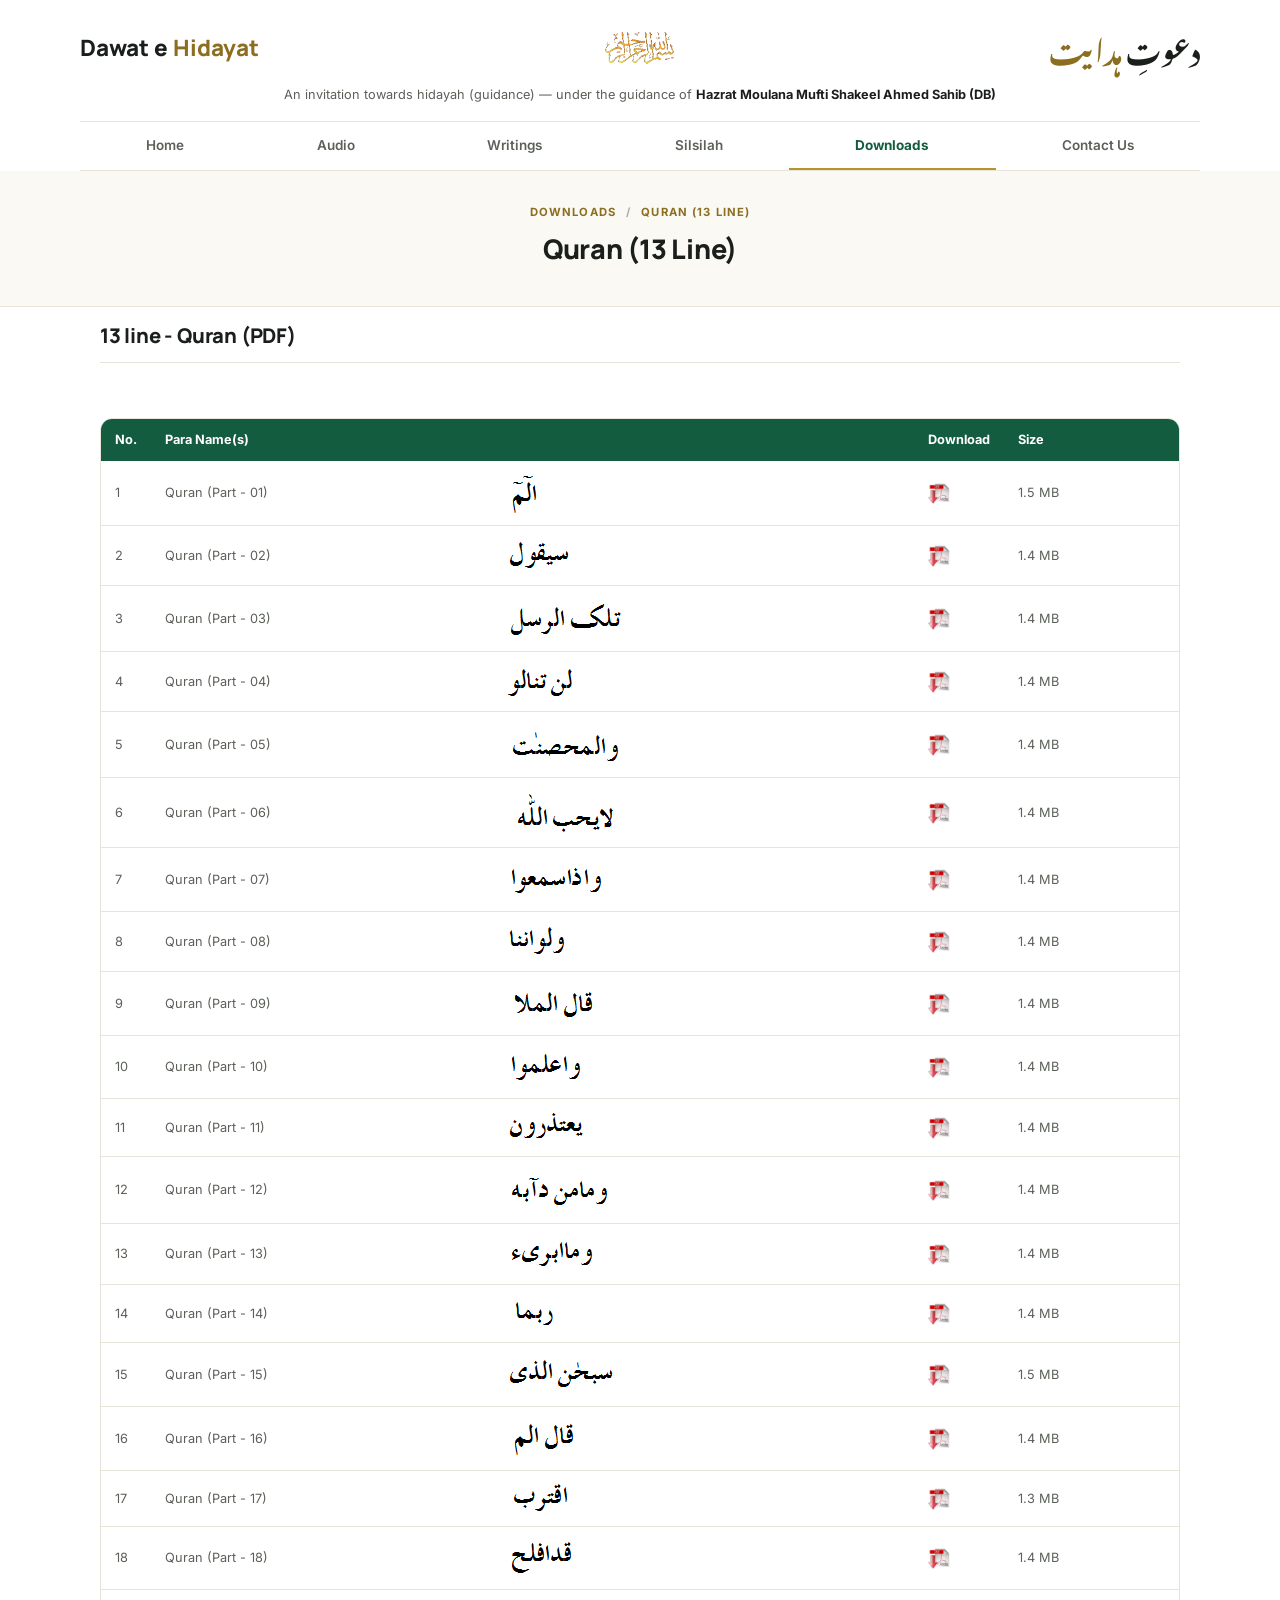
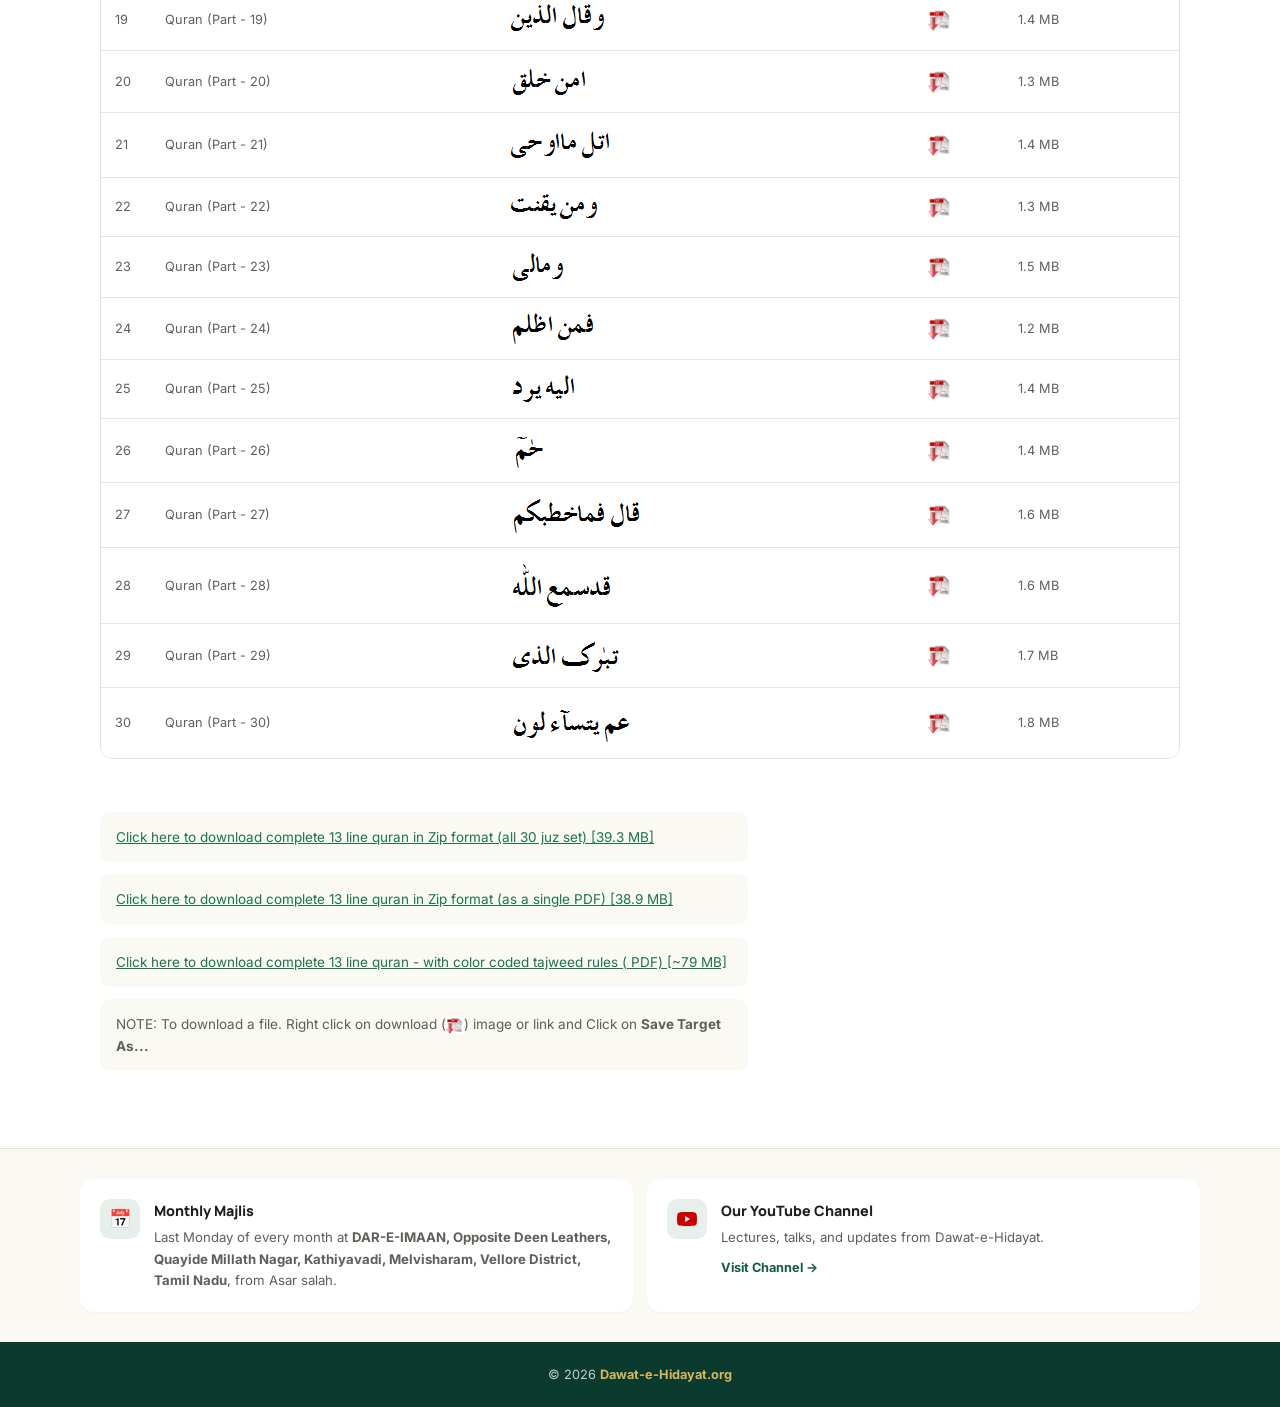
==== commit ada78166: "Rework the redesign to read as genuinely modern, not ornate/traditional The first pass (emerald bloc" ====
--- a/13line_quran.html
+++ b/13line_quran.html
@@ -9,21 +9,19 @@
 <link rel="stylesheet" href="style.css" />
 <link rel="preconnect" href="https://fonts.googleapis.com" />
 <link rel="preconnect" href="https://fonts.gstatic.com" crossorigin />
-<link href="https://fonts.googleapis.com/css2?family=Amiri:ital,wght@0,400;0,700;1,400&family=Inter:wght@400;500;600;700&family=Noto+Nastaliq+Urdu:wght@400;700&family=Noto+Sans+Tamil:wght@400;700&display=swap" rel="stylesheet" />
+<link href="https://fonts.googleapis.com/css2?family=Manrope:wght@400;500;600;700;800&family=Inter:wght@400;500;600;700&family=Noto+Nastaliq+Urdu:wght@400;700&family=Noto+Sans+Tamil:wght@400;700&display=swap" rel="stylesheet" />
 </head>
 <body>
 
 <a class="skip-link" href="#main">Skip to main content</a>
 
 <header id="header">
-	<div class="header-pattern" aria-hidden="true"></div>
 	<div class="header-inner">
 		<a href="index.html" class="logo-en">Dawat e <span class="accent">Hidayat</span></a>
 		<img src="images/bsmllh.gif" alt="Bismillah ir-Rahman ir-Rahim" class="bismillah-img" width="220" height="59" />
 		<a href="index.html" class="logo-ur" lang="ur" dir="rtl">&#1583;&#1593;&#1608;&#1578;&#1616; <span class="accent">&#1729;&#1583;&#1575;&#1740;&#1578;</span></a>
 	</div>
-	<p id="slogan">An invitation towards hidayah (guidance)&hellip;</p>
-	<p id="byline">Official website of Dawat-e-Hidayat, under the guidance of <strong>Hazrat Moulana Mufti Shakeel Ahmed Sahib (DB)</strong></p>
+	<p id="byline">An invitation towards hidayah (guidance) &mdash; under the guidance of <strong>Hazrat Moulana Mufti Shakeel Ahmed Sahib (DB)</strong></p>
 </header>
 
 <nav id="menu" aria-label="Primary">
@@ -61,12 +59,10 @@
 </nav>
 
 <div class="page-hero">
-	<div class="page-hero-pattern" aria-hidden="true"></div>
 	<div class="page-hero-inner">
-		<p class="page-hero-crumb">Downloads <span>&rsaquo;</span> Quran (13 Line)</p>
+		<p class="page-hero-crumb">Downloads <span>/</span> Quran (13 Line)</p>
 		<h1>Quran (13 Line)</h1>
 	</div>
-	<div class="page-hero-arch" aria-hidden="true"></div>
 </div>
 
 <div id="content-wrap">
@@ -445,30 +441,33 @@
 					<br/>
 
 	</main>
-
-	<aside id="rightbar">
-
-		<h2>News &amp; Events</h2>
-		<p class="post-footer">
-			<strong>Monthly Majlis:</strong><br />
-			Last Monday of every month at <strong>DAR-E-IMAAN, Opposite Deen Leathers, Quayide Millath Nagar, Kathiyavadi, Melvisharam, Vellore District, Tamil Nadu</strong>, from Asar salah.
-		</p>
-
-		<div class="youtube-box card">
-			<h3>Our YouTube Channel</h3>
-			<a class="youtube-link youtube-icon-link" href="https://www.youtube.com/@dawatehidayat" target="_blank" rel="noopener" aria-label="Visit Dawat-e-Hidayat YouTube Channel">
+</div>
+
+<section class="info-section">
+	<div class="info-inner">
+		<div class="info-card">
+			<span class="info-card-icon" aria-hidden="true">&#128197;</span>
+			<div>
+				<h3>Monthly Majlis</h3>
+				<p>Last Monday of every month at <strong>DAR-E-IMAAN, Opposite Deen Leathers, Quayide Millath Nagar, Kathiyavadi, Melvisharam, Vellore District, Tamil Nadu</strong>, from Asar salah.</p>
+			</div>
+		</div>
+		<div class="info-card">
+			<span class="info-card-icon" aria-hidden="true">
 				<svg class="yt-icon" viewBox="0 0 24 24" aria-hidden="true">
 					<path d="M23.498 6.186a2.999 2.999 0 0 0-2.112-2.122C19.5 3.5 12 3.5 12 3.5s-7.5 0-9.386.564A2.999 2.999 0 0 0 .502 6.186 31.02 31.02 0 0 0 0 12a31.02 31.02 0 0 0 .502 5.814 2.999 2.999 0 0 0 2.112 2.122C4.5 20.5 12 20.5 12 20.5s7.5 0 9.386-.564a2.999 2.999 0 0 0 2.112-2.122A31.02 31.02 0 0 0 24 12a31.02 31.02 0 0 0-.502-5.814ZM9.75 15.5v-7l6 3.5-6 3.5Z" />
 				</svg>
-				<span>Visit Channel</span>
-			</a>
+			</span>
+			<div>
+				<h3>Our YouTube Channel</h3>
+				<p>Lectures, talks, and updates from Dawat-e-Hidayat.</p>
+				<a class="youtube-link" href="https://www.youtube.com/@dawatehidayat" target="_blank" rel="noopener" aria-label="Visit Dawat-e-Hidayat YouTube Channel">Visit Channel &rarr;</a>
+			</div>
 		</div>
-
-	</aside>
-</div>
+	</div>
+</section>
 
 <footer id="footer">
-	<div class="footer-pattern" aria-hidden="true"></div>
 	<p>&copy; 2026 <strong>Dawat-e-Hidayat.org</strong></p>
 </footer>
 
--- a/style.css
+++ b/style.css
@@ -1,34 +1,34 @@
 /* =======================================================
    Dawat-e-Hidayat — responsive stylesheet
-   Modern spiritual palette: deep emerald & gold on warm
-   cream, with subtle Islamic geometric-star texture and
-   Amiri/Inter typography.
+   Modern, light, editorial layout. Emerald & gold used as
+   restrained accents rather than heavy decorative blocks;
+   Manrope for headings, Inter for body copy.
    ======================================================= */
 
 :root {
 	--emerald-900: #0B3B2E;
-	--emerald-800: #103F30;
-	--emerald-700: #155B41;
-	--emerald-600: #1D7350;
-	--emerald-500: #2C8B65;
-	--emerald-100: #E4EFE7;
-	--gold: #C9A227;
-	--gold-light: #E4C465;
-	--gold-dark: #9C7C1B;
-	--cream: #FBF7EC;
-	--cream-deep: #F2E9D2;
-	--ink: #23281F;
-	--ink-soft: #565C4E;
-	--border: #E3DAC0;
-	--panel: #F6F0E1;
-	--max-width: 1080px;
+	--emerald-800: #114A3A;
+	--emerald-700: #145C40;
+	--emerald-600: #1B7350;
+	--emerald-500: #23895F;
+	--emerald-100: #E6EFE9;
+	--gold: #B8922E;
+	--gold-light: #D9B65B;
+	--gold-dark: #8C6E20;
+	--bg: #FFFFFF;
+	--bg-soft: #FAF9F4;
+	--ink: #1B1F1C;
+	--ink-soft: #5B6058;
+	--border: #E7E4DA;
+	--max-width: 1120px;
 
 	/* legacy aliases kept so older component rules keep working */
 	--accent: var(--emerald-600);
 	--accent-dark: var(--emerald-800);
 	--accent-gold: var(--gold);
 	--text: var(--ink-soft);
-	--heading: var(--emerald-800);
+	--heading: var(--ink);
+	--panel: var(--bg-soft);
 }
 
 * {
@@ -44,7 +44,7 @@
 body {
 	font: 15px/1.65 'Inter', 'Trebuchet MS', Arial, sans-serif;
 	color: var(--ink-soft);
-	background: var(--cream);
+	background: var(--bg);
 }
 
 img {
@@ -84,82 +84,54 @@
 }
 
 h1, h2, h3 {
-	font-family: 'Amiri', Georgia, 'Times New Roman', serif;
+	font-family: 'Manrope', 'Inter', Arial, sans-serif;
+	font-weight: 800;
+	color: var(--ink);
+	letter-spacing: -0.01em;
+}
+
+#main h2 {
+	font-size: 1.35em;
+	margin: 34px 0 14px;
+	padding-bottom: 10px;
+	border-bottom: 1px solid var(--border);
+}
+#main h2:first-child {
+	margin-top: 4px;
+}
+
+#main h3 {
+	font-size: 1em;
+	text-transform: uppercase;
+	letter-spacing: 0.05em;
+	margin: 26px 0 10px;
+	color: var(--emerald-600);
 	font-weight: 700;
-	color: var(--emerald-800);
-}
-
-#main h2, #rightbar h2 {
-	font-size: 1.3em;
-	padding: 6px 0;
-	margin: 24px 15px 12px;
-	border-bottom: 2px solid var(--gold-light);
-	color: var(--emerald-800);
-}
-#main h2:first-child {
-	margin-top: 6px;
-}
-
-#main h3 {
-	font-size: 1.05em;
-	text-transform: uppercase;
-	letter-spacing: 0.02em;
-	padding: 4px 0;
-	margin: 20px 15px 8px;
-	color: var(--emerald-600);
-	font-family: 'Inter', Arial, sans-serif;
-	font-weight: 700;
 }
 
 #main p {
-	margin: 10px 15px;
+	margin: 12px 0;
+	max-width: 72ch;
 }
 
 .attribution {
 	display: block;
 	font-size: 0.75em;
 	text-transform: none;
-	font-weight: normal;
+	font-weight: 400;
 	margin-top: 3px;
-	font-family: 'Inter', Arial, sans-serif;
 	color: var(--ink-soft);
 }
 
-/* ---------------- Islamic star pattern (reusable texture) ---------------- */
-
-.header-pattern,
-.page-hero-pattern,
-.footer-pattern,
-.hero-pattern {
-	position: absolute;
-	inset: 0;
-	pointer-events: none;
-	-webkit-mask-image: url('images/pattern-star.svg');
-	mask-image: url('images/pattern-star.svg');
-	-webkit-mask-repeat: repeat;
-	mask-repeat: repeat;
-}
-
 /* ---------------- Header ---------------- */
 
 #header {
-	position: relative;
-	overflow: hidden;
-	background: linear-gradient(160deg, var(--emerald-800) 0%, var(--emerald-700) 55%, var(--emerald-600) 100%);
-	border-bottom: 3px solid var(--gold);
-	padding: 18px 15px 12px;
+	background: var(--bg);
+	padding: 20px 20px 16px;
 	text-align: center;
 }
 
-.header-pattern {
-	background-color: var(--gold);
-	opacity: 0.08;
-	-webkit-mask-size: 46px 46px;
-	mask-size: 46px 46px;
-}
-
 .header-inner {
-	position: relative;
 	max-width: var(--max-width);
 	margin: 0 auto;
 	display: flex;
@@ -171,48 +143,39 @@
 
 .logo-en,
 .logo-ur {
-	position: relative;
-	font: 700 1.4em 'Amiri', Georgia, serif;
-	color: var(--cream);
+	font: 800 1.35em 'Manrope', Arial, sans-serif;
+	color: var(--ink);
 	text-decoration: none;
 	white-space: nowrap;
 }
 .logo-en:hover,
 .logo-ur:hover {
-	color: var(--gold-light);
+	color: var(--emerald-700);
 }
 .logo-en .accent,
 .logo-ur .accent {
-	color: var(--gold-light);
+	color: var(--gold-dark);
 }
 
 .logo-ur {
 	font-family: 'Noto Nastaliq Urdu', 'Jameel Noori Nastaleeq', serif;
-	font-size: 1.7em;
+	font-size: 1.6em;
 	line-height: 1.9;
 }
 
 .bismillah-img {
-	position: relative;
-	width: 120px;
-	max-width: 35vw;
-}
-
-#slogan {
-	position: relative;
+	width: 110px;
+	max-width: 32vw;
+}
+
+#byline {
 	max-width: var(--max-width);
-	margin: 12px auto 2px;
-	font: italic 500 1.05em 'Amiri', Georgia, serif;
-	color: var(--gold-light);
-}
-
-#byline {
-	position: relative;
-	max-width: var(--max-width);
-	margin: 6px auto 0;
+	margin: 10px auto 0;
 	font-size: 0.85em;
-	color: var(--emerald-100);
-	opacity: 0.85;
+	color: var(--ink-soft);
+}
+#byline strong {
+	color: var(--ink);
 }
 
 /* ---------------- Menu ---------------- */
@@ -220,7 +183,9 @@
 #menu {
 	max-width: var(--max-width);
 	margin: 0 auto;
-	background: var(--cream);
+	background: var(--bg);
+	border-top: 1px solid var(--border);
+	border-bottom: 1px solid var(--border);
 }
 
 .menu-bar {
@@ -228,12 +193,11 @@
 	align-items: center;
 	justify-content: space-between;
 	padding: 10px 15px;
-	border-bottom: 1px solid var(--border);
 }
 
 .menu-title {
-	font: bold 1em 'Inter', Tahoma, sans-serif;
-	color: var(--emerald-800);
+	font: 700 0.9em 'Manrope', Arial, sans-serif;
+	color: var(--ink);
 	text-transform: uppercase;
 	letter-spacing: 0.04em;
 }
@@ -241,7 +205,7 @@
 .menu-toggle {
 	background: none;
 	border: 1px solid var(--border);
-	border-radius: 4px;
+	border-radius: 6px;
 	padding: 8px 10px;
 	cursor: pointer;
 }
@@ -252,7 +216,7 @@
 	display: block;
 	width: 22px;
 	height: 2px;
-	background: var(--emerald-800);
+	background: var(--ink);
 	position: relative;
 }
 .hamburger::before,
@@ -268,9 +232,7 @@
 	list-style: none;
 	display: flex;
 	flex-wrap: wrap;
-	background: var(--emerald-800);
-	font: 600 0.95em 'Inter', Tahoma, Arial, sans-serif;
-	letter-spacing: 0.01em;
+	font: 600 0.9em 'Inter', Arial, sans-serif;
 }
 
 #menu-list li {
@@ -280,21 +242,20 @@
 #menu-list a {
 	display: block;
 	text-align: center;
-	color: var(--emerald-100);
+	color: var(--ink-soft);
 	text-decoration: none;
-	padding: 13px 12px;
-	border-bottom: 3px solid transparent;
+	padding: 15px 12px;
+	border-bottom: 2px solid transparent;
 }
 
 #menu-list a:hover {
-	color: #fff;
-	background-color: var(--emerald-700);
-	border-bottom-color: var(--gold);
+	color: var(--ink);
+	background-color: var(--bg-soft);
 }
 
 #menu-list li.current > a {
-	color: #fff;
-	background-color: var(--emerald-700);
+	color: var(--emerald-700);
+	font-weight: 700;
 	border-bottom-color: var(--gold);
 }
 
@@ -310,7 +271,7 @@
 
 .dropdown-content a {
 	text-transform: none;
-	font-weight: normal;
+	font-weight: 400;
 }
 
 @media (min-width: 641px) {
@@ -320,28 +281,30 @@
 		top: 100%;
 		left: 0;
 		min-width: 230px;
-		background: var(--emerald-900);
-		box-shadow: 0 12px 24px rgba(11,59,46,0.35);
+		background: #fff;
+		box-shadow: 0 12px 28px rgba(27,31,28,0.14);
 		z-index: 20;
 		text-align: left;
-		border: 1px solid var(--emerald-700);
-		border-top: 2px solid var(--gold);
+		border: 1px solid var(--border);
+		border-radius: 10px;
+		overflow: hidden;
+		margin-top: 4px;
 	}
 	#menu-list li.has-dropdown:hover .dropdown-content,
 	#menu-list li.has-dropdown:focus-within .dropdown-content {
 		display: block;
 	}
 	.dropdown-content li + li a {
-		border-top: 1px solid rgba(255,255,255,0.08);
+		border-top: 1px solid var(--border);
 	}
 	.dropdown-content a {
-		padding: 10px 14px;
+		padding: 11px 16px;
 		font-size: 0.85em;
-		color: var(--emerald-100);
+		color: var(--ink-soft);
 	}
 	.dropdown-content a:hover {
-		background: var(--emerald-700);
-		color: #fff;
+		background: var(--bg-soft);
+		color: var(--emerald-700);
 	}
 }
 
@@ -349,61 +312,43 @@
 	.dropdown-content {
 		display: flex;
 		flex-direction: column;
-		background: var(--emerald-900);
 	}
 	.dropdown-content a {
-		padding: 8px 12px 8px 30px;
+		padding: 10px 12px 10px 30px;
 		font-size: 0.85em;
-		border-bottom: 1px solid rgba(255,255,255,0.08);
-		border-left: 4px solid transparent;
-		color: var(--emerald-100);
-	}
-}
-
-/* ---------------- Page hero band (inner pages) ---------------- */
+		border-bottom: 1px solid var(--border);
+		border-left: 3px solid transparent;
+		color: var(--ink-soft);
+	}
+}
+
+/* ---------------- Page title band (inner pages) ---------------- */
 
 .page-hero {
-	position: relative;
-	overflow: hidden;
-	background: linear-gradient(135deg, var(--emerald-700) 0%, var(--emerald-600) 100%);
-	padding: 34px 15px 40px;
+	background: var(--bg-soft);
+	border-bottom: 1px solid var(--border);
+	padding: 34px 20px;
 	text-align: center;
 }
-.page-hero-pattern {
-	background-color: var(--gold);
-	opacity: 0.10;
-	-webkit-mask-size: 60px 60px;
-	mask-size: 60px 60px;
-}
 .page-hero-inner {
-	position: relative;
 	max-width: var(--max-width);
 	margin: 0 auto;
 }
 .page-hero-crumb {
-	font: 600 0.8em 'Inter', Arial, sans-serif;
+	font: 700 0.75em 'Inter', Arial, sans-serif;
 	text-transform: uppercase;
-	letter-spacing: 0.08em;
-	color: var(--gold-light);
-	margin-bottom: 6px;
+	letter-spacing: 0.1em;
+	color: var(--gold-dark);
+	margin-bottom: 8px;
 }
 .page-hero-crumb span {
-	color: var(--emerald-100);
-	opacity: 0.6;
-	margin: 0 4px;
+	color: var(--ink-soft);
+	opacity: 0.5;
+	margin: 0 6px;
 }
 .page-hero-inner h1 {
-	color: #fff;
-	font-size: 1.9em;
+	font-size: 1.8em;
 	margin: 0;
-}
-.page-hero-arch {
-	position: absolute;
-	left: 0; right: 0; bottom: -1px;
-	height: 18px;
-	background-image: url('images/arch-divider.svg');
-	background-repeat: repeat-x;
-	background-size: 90px 18px;
 }
 
 /* ---------------- Home hero ---------------- */
@@ -411,48 +356,54 @@
 .hero {
 	position: relative;
 	overflow: hidden;
-	background: linear-gradient(150deg, var(--emerald-900) 0%, var(--emerald-700) 60%, var(--emerald-600) 100%);
-	padding: 56px 15px 64px;
+	max-width: var(--max-width);
+	margin: 24px auto 0;
+	border-radius: 22px;
+	background: radial-gradient(120% 160% at 15% 10%, #1E7C56 0%, var(--emerald-800) 45%, var(--emerald-900) 100%);
+	padding: 60px 24px 68px;
 	text-align: center;
 }
-.hero-pattern {
-	background-color: var(--gold);
-	opacity: 0.12;
-	-webkit-mask-size: 70px 70px;
-	mask-size: 70px 70px;
+.hero::before {
+	content: "";
+	position: absolute;
+	top: -30%; right: -10%;
+	width: 60%;
+	padding-bottom: 60%;
+	border-radius: 50%;
+	background: radial-gradient(circle, rgba(217,182,91,0.35) 0%, rgba(217,182,91,0) 70%);
+	pointer-events: none;
 }
 .hero-inner {
 	position: relative;
-	max-width: 760px;
+	max-width: 700px;
 	margin: 0 auto;
 }
 .hero-eyebrow {
 	display: inline-block;
-	font: 600 0.8em 'Inter', Arial, sans-serif;
+	font: 700 0.78em 'Inter', Arial, sans-serif;
 	text-transform: uppercase;
 	letter-spacing: 0.14em;
 	color: var(--gold-light);
-	border: 1px solid rgba(228,196,101,0.4);
-	border-radius: 999px;
-	padding: 5px 16px;
 	margin-bottom: 18px;
 }
 .hero-title {
+	font-family: 'Manrope', Arial, sans-serif;
+	font-weight: 800;
 	color: #fff;
-	font-size: 2.3em;
-	line-height: 1.25;
-	margin: 0 0 14px;
+	font-size: 2.2em;
+	line-height: 1.2;
+	letter-spacing: -0.02em;
+	margin: 0 0 16px;
 }
 .hero-title .accent {
 	color: var(--gold-light);
-	font-style: italic;
 }
 .hero-sub {
-	color: var(--emerald-100);
+	color: rgba(255,255,255,0.82);
 	font-size: 1.05em;
 	line-height: 1.7;
-	max-width: 560px;
-	margin: 0 auto 28px;
+	max-width: 540px;
+	margin: 0 auto 30px;
 }
 .hero-actions {
 	display: flex;
@@ -460,14 +411,6 @@
 	justify-content: center;
 	gap: 12px;
 }
-.hero-arch {
-	position: absolute;
-	left: 0; right: 0; bottom: -1px;
-	height: 26px;
-	background-image: url('images/arch-divider.svg');
-	background-repeat: repeat-x;
-	background-size: 130px 26px;
-}
 
 /* ---------------- Buttons ---------------- */
 
@@ -475,31 +418,32 @@
 	display: inline-flex;
 	align-items: center;
 	gap: 8px;
-	font: 600 0.95em 'Inter', Arial, sans-serif;
+	font: 700 0.92em 'Inter', Arial, sans-serif;
 	text-decoration: none;
 	padding: 12px 24px;
-	border-radius: 999px;
+	border-radius: 10px;
 	border: 1px solid transparent;
-	transition: transform 0.15s ease, background 0.15s ease, color 0.15s ease;
+	transition: transform 0.15s ease, background 0.15s ease, color 0.15s ease, box-shadow 0.15s ease;
 }
 .btn:hover {
 	transform: translateY(-1px);
 }
 .btn-primary {
-	background: var(--gold);
-	color: var(--emerald-900);
-}
-.btn-primary:hover {
 	background: var(--gold-light);
 	color: var(--emerald-900);
+	box-shadow: 0 6px 18px rgba(217,182,91,0.3);
+}
+.btn-primary:hover {
+	background: #E7C878;
+	color: var(--emerald-900);
 }
 .btn-ghost {
-	background: transparent;
-	border-color: rgba(251,247,236,0.4);
-	color: var(--cream);
+	background: rgba(255,255,255,0.06);
+	border-color: rgba(255,255,255,0.35);
+	color: #fff;
 }
 .btn-ghost:hover {
-	background: rgba(251,247,236,0.12);
+	background: rgba(255,255,255,0.14);
 	color: #fff;
 }
 
@@ -508,24 +452,10 @@
 #content-wrap {
 	max-width: var(--max-width);
 	margin: 0 auto;
-	display: flex;
-	flex-direction: column;
-	gap: 0;
-	background: var(--cream);
 }
 
 #main {
-	padding-bottom: 10px;
-}
-
-#rightbar {
-	padding: 14px 15px 24px;
-	border-top: 1px solid var(--border);
-	background: var(--panel);
-}
-#rightbar h2 {
-	margin-top: 6px;
-	font-size: 1.15em;
+	padding: 8px 20px 40px;
 }
 
 .honorific {
@@ -535,13 +465,11 @@
 }
 
 .post-footer {
-	background-color: #fff;
-	padding: 12px 14px;
-	margin: 12px 15px;
+	background-color: var(--bg-soft);
+	padding: 14px 16px;
+	margin: 16px 0;
 	font-size: 0.9em;
-	border: 1px solid var(--border);
-	border-left: 3px solid var(--gold);
-	border-radius: 4px;
+	border-radius: 10px;
 }
 .align-right { text-align: right; }
 .align-center { text-align: center; }
@@ -549,12 +477,11 @@
 /* Silsilah chain */
 .silsilah-list {
 	list-style: none;
-	margin: 12px 15px;
-	counter-reset: none;
+	margin: 16px 0;
 }
 .silsilah-list li {
-	padding: 8px 4px;
-	border-bottom: 1px dotted var(--border);
+	padding: 9px 4px;
+	border-bottom: 1px solid var(--border);
 }
 .silsilah-list li:last-child { border-bottom: 0; }
 .silsilah-list li strong {
@@ -565,59 +492,56 @@
 .contact-cards {
 	display: grid;
 	grid-template-columns: 1fr;
-	gap: 12px;
-	margin: 16px 15px;
+	gap: 14px;
+	margin: 20px 0;
 }
 .contact-card {
-	padding: 16px;
-	border: 1px solid var(--border);
-	border-radius: 10px;
-	background: #fff;
+	padding: 20px;
+	border-radius: 14px;
+	background: var(--bg-soft);
 	text-align: center;
-	box-shadow: 0 2px 10px rgba(11,59,46,0.06);
 }
 .contact-card h3 {
-	font-size: 0.85em;
+	font-size: 0.8em;
 	text-transform: uppercase;
-	letter-spacing: 0.05em;
-	font-family: 'Inter', Arial, sans-serif;
+	letter-spacing: 0.06em;
 	color: var(--emerald-600);
 	margin-bottom: 10px;
 }
 .contact-card p {
 	margin: 0;
-	color: var(--emerald-800);
+	color: var(--ink);
 	font-weight: 600;
 }
 @media (min-width: 640px) {
 	.contact-cards { grid-template-columns: 1fr 1fr; }
 }
 
-/* PDF language grid — replaces the old fixed <table> */
+/* PDF language grid */
 .pdf-grid {
 	list-style: none;
 	display: grid;
 	grid-template-columns: repeat(2, 1fr);
-	gap: 10px;
-	margin: 12px 15px;
+	gap: 12px;
+	margin: 16px 0;
 }
 
 .pdf-item a {
 	display: flex;
 	align-items: center;
-	gap: 8px;
-	padding: 12px;
-	border: 1px solid var(--border);
-	border-radius: 8px;
+	gap: 10px;
+	padding: 14px;
+	border-radius: 12px;
 	text-decoration: none;
-	color: var(--emerald-800);
+	color: var(--ink);
 	font-weight: 600;
-	background: #fff;
-	transition: border-color 0.15s ease, box-shadow 0.15s ease;
+	background: var(--bg-soft);
+	box-shadow: 0 1px 2px rgba(27,31,28,0.03);
+	transition: box-shadow 0.15s ease, transform 0.15s ease;
 }
 .pdf-item a:hover {
-	border-color: var(--gold);
-	box-shadow: 0 4px 14px rgba(201,162,39,0.18);
+	box-shadow: 0 10px 24px rgba(27,31,28,0.09);
+	transform: translateY(-2px);
 }
 .pdf-item img {
 	width: 22px;
@@ -630,60 +554,60 @@
 	list-style: none;
 	display: grid;
 	grid-template-columns: 1fr;
-	gap: 10px;
-	margin: 12px 15px;
+	gap: 12px;
+	margin: 16px 0;
 }
 .link-card a {
 	display: flex;
 	align-items: center;
 	justify-content: space-between;
 	gap: 10px;
-	padding: 15px 16px;
-	border: 1px solid var(--border);
-	border-radius: 8px;
+	padding: 17px 18px;
+	border-radius: 12px;
 	text-decoration: none;
-	color: var(--emerald-800);
+	color: var(--ink);
 	font-weight: 600;
-	background: #fff;
-	transition: border-color 0.15s ease, box-shadow 0.15s ease;
+	background: var(--bg-soft);
+	box-shadow: 0 1px 2px rgba(27,31,28,0.03);
+	transition: box-shadow 0.15s ease, transform 0.15s ease;
 }
 .link-card a:hover {
-	border-color: var(--gold);
-	box-shadow: 0 4px 14px rgba(201,162,39,0.18);
+	box-shadow: 0 10px 24px rgba(27,31,28,0.09);
+	transform: translateY(-2px);
 }
 .link-card .arrow {
 	color: var(--gold-dark);
-	font-weight: normal;
+	font-weight: 400;
 }
 
 /* Collapsible publication sections (writings.html) */
 .pub-section {
-	margin: 10px 15px 18px;
-	border: 1px solid var(--border);
-	border-radius: 8px;
+	margin: 14px 0;
+	border-radius: 12px;
 	overflow: hidden;
-	background: #fff;
+	background: var(--bg-soft);
 }
 .pub-section summary {
 	cursor: pointer;
 	list-style: none;
-	padding: 12px 14px;
-	background: var(--panel);
-	font: 700 0.95em 'Inter', Tahoma, sans-serif;
-	color: var(--emerald-800);
+	padding: 14px 16px;
+	font: 700 0.92em 'Manrope', Arial, sans-serif;
+	color: var(--ink);
 	text-transform: uppercase;
 	letter-spacing: 0.03em;
+	font-size: 0.85em;
 }
 .pub-section summary::-webkit-details-marker { display: none; }
 .pub-section summary::before {
-	content: "▸";
+	content: "+";
 	display: inline-block;
+	width: 1em;
 	margin-right: 8px;
 	color: var(--gold-dark);
-	transition: transform 0.15s ease;
+	font-weight: 700;
 }
 .pub-section[open] summary::before {
-	transform: rotate(90deg);
+	content: "\2212";
 }
 .pub-section summary:hover { color: var(--emerald-600); }
 
@@ -692,16 +616,16 @@
 	display: grid;
 	grid-template-columns: 1fr;
 	gap: 10px;
-	padding: 12px 14px;
+	padding: 4px 14px 14px;
 }
 .pub-item {
 	display: flex;
 	align-items: center;
 	justify-content: space-between;
 	gap: 12px;
-	padding: 10px;
-	border: 1px solid var(--border);
-	border-radius: 8px;
+	padding: 12px;
+	border-radius: 10px;
+	background: #fff;
 }
 .pub-item .pub-title {
 	flex: 1 1 auto;
@@ -718,11 +642,11 @@
 	font-family: 'Noto Nastaliq Urdu', 'Jameel Noori Nastaleeq', serif;
 	font-size: 1.1em;
 	line-height: 2;
-	color: var(--emerald-800);
+	color: var(--ink);
 }
 .pub-item .pub-title .native-title[lang="ta"] {
 	font-family: 'Noto Sans Tamil', 'Latha', sans-serif;
-	color: var(--emerald-800);
+	color: var(--ink);
 }
 .pub-item a.pub-dl {
 	flex-shrink: 0;
@@ -730,13 +654,11 @@
 	align-items: center;
 	justify-content: center;
 	padding: 6px;
-	border: 1px solid var(--border);
-	border-radius: 6px;
-	background: var(--panel);
+	border-radius: 8px;
+	background: var(--bg-soft);
 }
 .pub-item a.pub-dl:hover {
-	border-color: var(--gold);
-	background: #fff6ea;
+	background: var(--emerald-100);
 }
 .pub-item a.pub-dl img {
 	width: 26px;
@@ -747,27 +669,26 @@
 .salat-city-grid {
 	display: grid;
 	grid-template-columns: 1fr;
-	gap: 14px;
-	margin: 14px 15px;
+	gap: 16px;
+	margin: 18px 0;
 }
 .salat-city {
 	text-align: center;
 }
 .salat-city h3 {
 	font-size: 0.9em;
-	margin-bottom: 6px;
+	margin-bottom: 8px;
 }
 @media (min-width: 640px) {
 	.salat-city-grid { grid-template-columns: repeat(3, 1fr); }
 }
 
-/* Audio playlist tables (audio_*.html) — keep the original table markup,
-   just make it scrollable and legible on small screens */
+/* Audio playlist tables (audio_*.html) — modern borderless data-table styling */
 .table-scroll {
 	overflow-x: auto;
-	margin: 12px 15px;
+	margin: 16px 0;
 	-webkit-overflow-scrolling: touch;
-	border-radius: 8px;
+	border-radius: 12px;
 	border: 1px solid var(--border);
 }
 table.playlist {
@@ -778,8 +699,7 @@
 	background: #fff;
 }
 table.playlist td {
-	padding: 7px 10px;
-	border-left: 1px solid var(--border);
+	padding: 10px 14px;
 	border-bottom: 1px solid var(--border);
 	white-space: nowrap;
 }
@@ -787,28 +707,36 @@
 	background-color: var(--emerald-700);
 	color: #fff;
 	font-weight: 700;
+	border-bottom-color: var(--emerald-700);
 }
 table.playlist tr.subselected td {
-	background-color: var(--panel);
-	color: var(--emerald-800);
+	background-color: var(--bg-soft);
+	color: var(--ink);
 	font-weight: 700;
+}
+table.playlist tr:last-child td {
+	border-bottom: 0;
+}
+table.playlist tr:hover:not(.selected):not(.subselected) td {
+	background-color: var(--bg-soft);
 }
 table.playlist td img {
 	vertical-align: middle;
 }
 .playlist-heading {
-	margin: 20px 15px 4px;
-	color: var(--gold-dark);
+	margin: 26px 0 6px;
+	color: var(--ink);
+	font-size: 1.05em;
 }
 
 .mixlr-embed {
-	margin: 12px 15px;
-	border-radius: 8px;
+	margin: 16px 0;
+	border-radius: 12px;
 	overflow: hidden;
 }
 
 .small-note {
-	margin: 4px 15px 20px;
+	margin: 6px 0 24px;
 	font-size: 0.8em;
 }
 .small-note a {
@@ -816,65 +744,80 @@
 	text-decoration: none;
 }
 
-/* YouTube card */
-.youtube-box {
-	margin-top: 16px;
-	padding: 14px;
-	border: 1px solid var(--border);
-	border-radius: 8px;
+/* ---------------- Info section (Majlis + YouTube — replaces the old sidebar) ---------------- */
+
+.info-section {
+	background: var(--bg-soft);
+	border-top: 1px solid var(--border);
+	padding: 30px 20px;
+}
+.info-inner {
+	max-width: var(--max-width);
+	margin: 0 auto;
+	display: grid;
+	grid-template-columns: 1fr;
+	gap: 14px;
+}
+.info-card {
+	display: flex;
+	align-items: flex-start;
+	gap: 14px;
 	background: #fff;
-}
-.youtube-box h3 {
-	font-size: 0.85em;
-	font-family: 'Inter', Arial, sans-serif;
-	text-transform: uppercase;
-	letter-spacing: 0.04em;
-	margin: 0 0 10px;
-	border-bottom: 1px solid var(--border);
-	padding-bottom: 6px;
-	color: var(--emerald-700);
-}
-.youtube-icon-link {
+	border-radius: 14px;
+	padding: 20px;
+	box-shadow: 0 1px 2px rgba(27,31,28,0.03);
+}
+.info-card-icon {
+	flex-shrink: 0;
+	width: 40px;
+	height: 40px;
 	display: inline-flex;
 	align-items: center;
-	gap: 8px;
-	font-size: 0.9em;
-	font-weight: 600;
-	color: #c00;
-	text-decoration: none;
-}
-.yt-icon {
+	justify-content: center;
+	border-radius: 10px;
+	background: var(--emerald-100);
+	font-size: 1.2em;
+}
+.info-card .yt-icon {
 	width: 20px;
 	height: 20px;
 	fill: #c00;
-	flex-shrink: 0;
-}
-.youtube-icon-link:hover {
-	text-decoration: underline;
-}
-.youtube-icon-link:hover .yt-icon {
-	fill: #a00000;
+}
+.info-card h3 {
+	font-size: 0.95em;
+	margin: 0 0 4px;
+	text-transform: none;
+	letter-spacing: 0;
+	color: var(--ink);
+}
+.info-card p {
+	margin: 0;
+	font-size: 0.88em;
+	color: var(--ink-soft);
+}
+.youtube-link {
+	display: inline-block;
+	margin-top: 8px;
+	font-size: 0.85em;
+	font-weight: 700;
+	color: var(--emerald-700);
+	text-decoration: none;
+}
+.youtube-link:hover {
+	color: var(--emerald-900);
+}
+@media (min-width: 640px) {
+	.info-inner { grid-template-columns: 1fr 1fr; }
 }
 
 /* ---------------- Footer ---------------- */
 
 #footer {
-	position: relative;
-	overflow: hidden;
 	text-align: center;
 	padding: 22px 15px;
 	background: var(--emerald-900);
-	color: var(--emerald-100);
+	color: rgba(255,255,255,0.75);
 	font-size: 0.85em;
-}
-.footer-pattern {
-	background-color: var(--gold);
-	opacity: 0.08;
-	-webkit-mask-size: 46px 46px;
-	mask-size: 46px 46px;
-}
-#footer p {
-	position: relative;
 }
 #footer strong {
 	color: var(--gold-light);
@@ -884,9 +827,7 @@
    Breakpoints
    ======================================================= */
 
-/* Small phones: tighten header type sizes a touch */
 @media (max-width: 400px) {
-	#slogan { font-size: 0.9em; }
 	.pdf-grid { grid-template-columns: 1fr; }
 	.hero-title { font-size: 1.7em; }
 }
@@ -906,43 +847,22 @@
 	#menu-list li { flex: 1 1 auto; }
 	#menu-list a {
 		text-align: left;
-		border-bottom: 1px solid rgba(255,255,255,0.08);
-		border-left: 4px solid transparent;
+		border-bottom: 1px solid var(--border);
+		border-left: 3px solid transparent;
 	}
 	#menu-list a:hover,
 	#menu-list li.current > a {
-		border-bottom: 1px solid rgba(255,255,255,0.08);
 		border-left-color: var(--gold);
-	}
-}
-
-/* Tablets and up: two-column layout for article + sidebar */
-@media (min-width: 800px) {
-	#content-wrap {
-		flex-direction: row;
-		align-items: flex-start;
-	}
-	#main {
-		flex: 1 1 68%;
-		border-right: 1px solid var(--border);
-		padding-bottom: 30px;
-	}
-	#rightbar {
-		flex: 1 1 32%;
-		border-top: 0;
-		border-left: 1px solid var(--border);
-	}
-	.pdf-grid {
-		grid-template-columns: repeat(4, 1fr);
 	}
 }
 
 /* Wide screens: cap the logo growth */
 @media (min-width: 800px) {
-	.bismillah-img { width: 150px; max-width: 14vw; }
-	.logo-en { font-size: 1.6em; }
-	.logo-ur { font-size: 2em; }
-	.hero-title { font-size: 2.7em; }
+	.bismillah-img { width: 130px; max-width: 12vw; }
+	.logo-en { font-size: 1.5em; }
+	.logo-ur { font-size: 1.9em; }
+	.hero-title { font-size: 2.6em; }
+	.hero { padding: 76px 40px 84px; }
 }
 
 /* Tablets and up: true left / centre / right header layout,
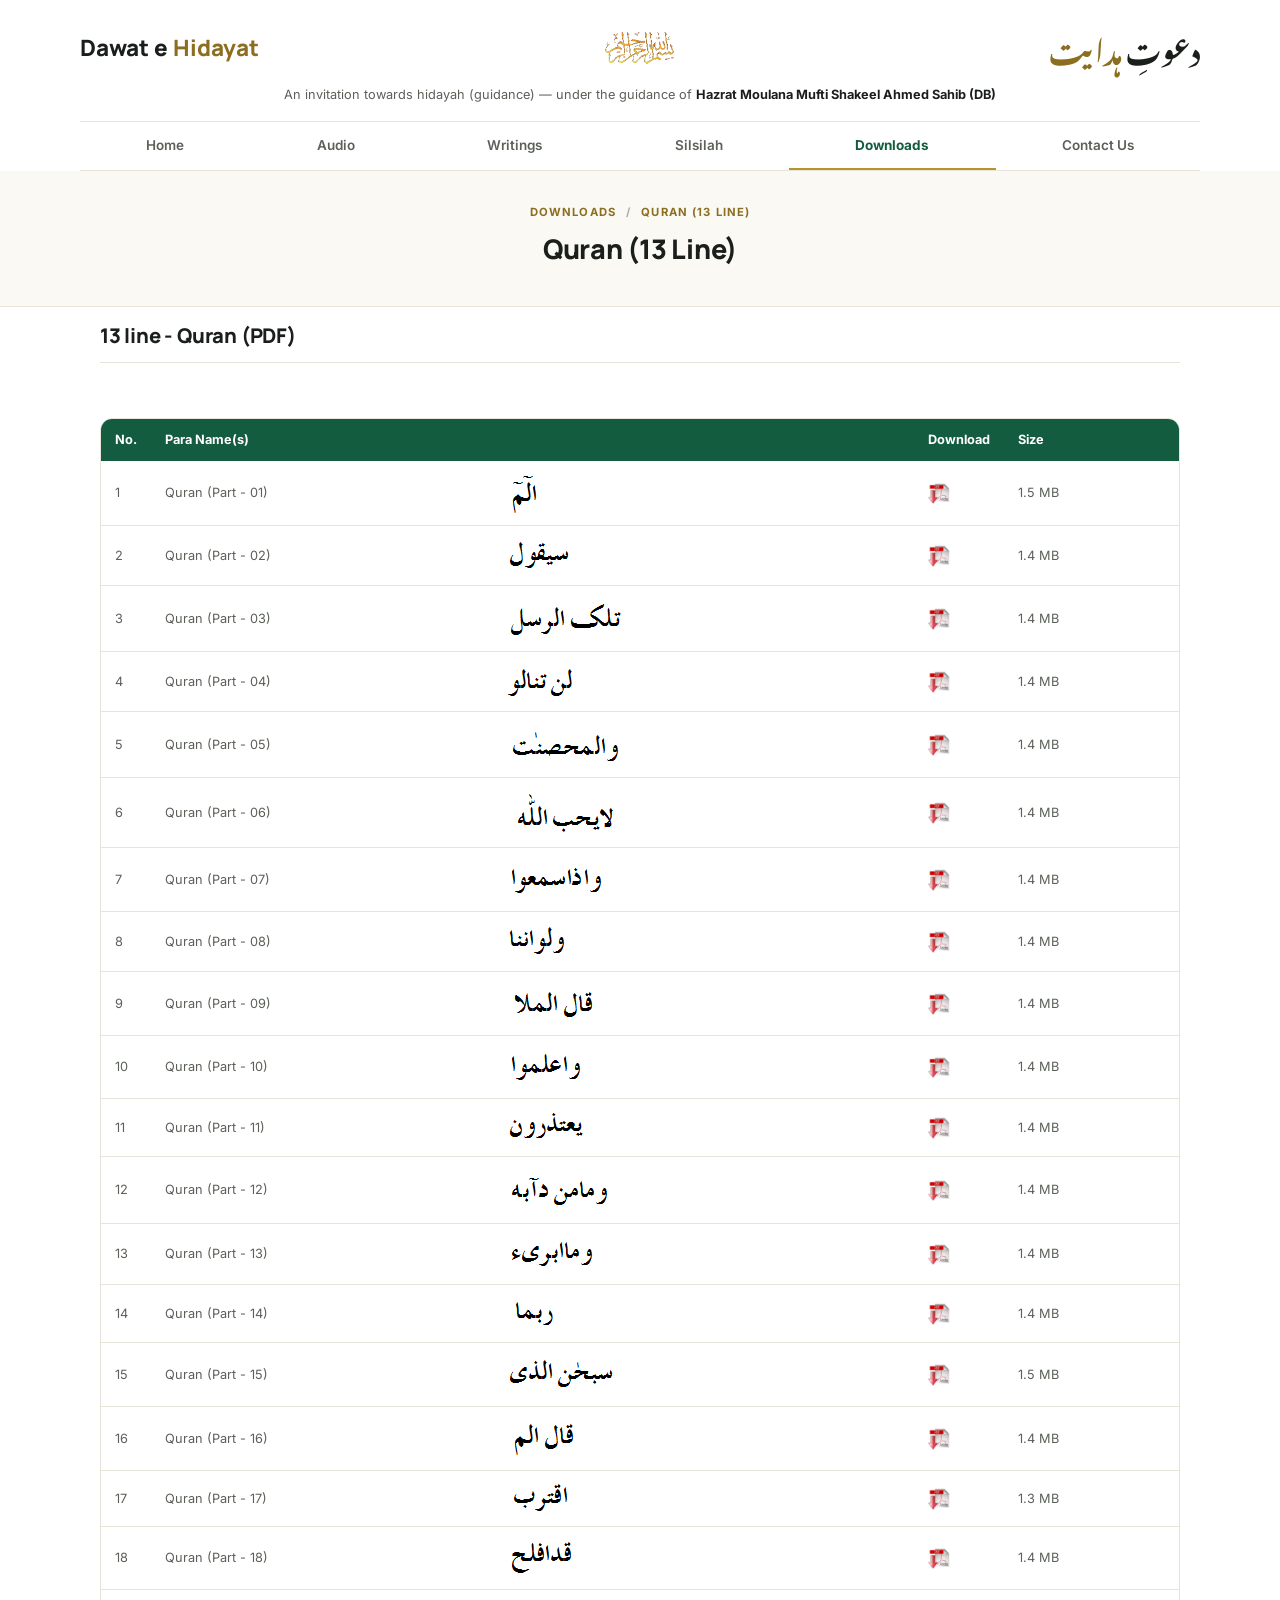
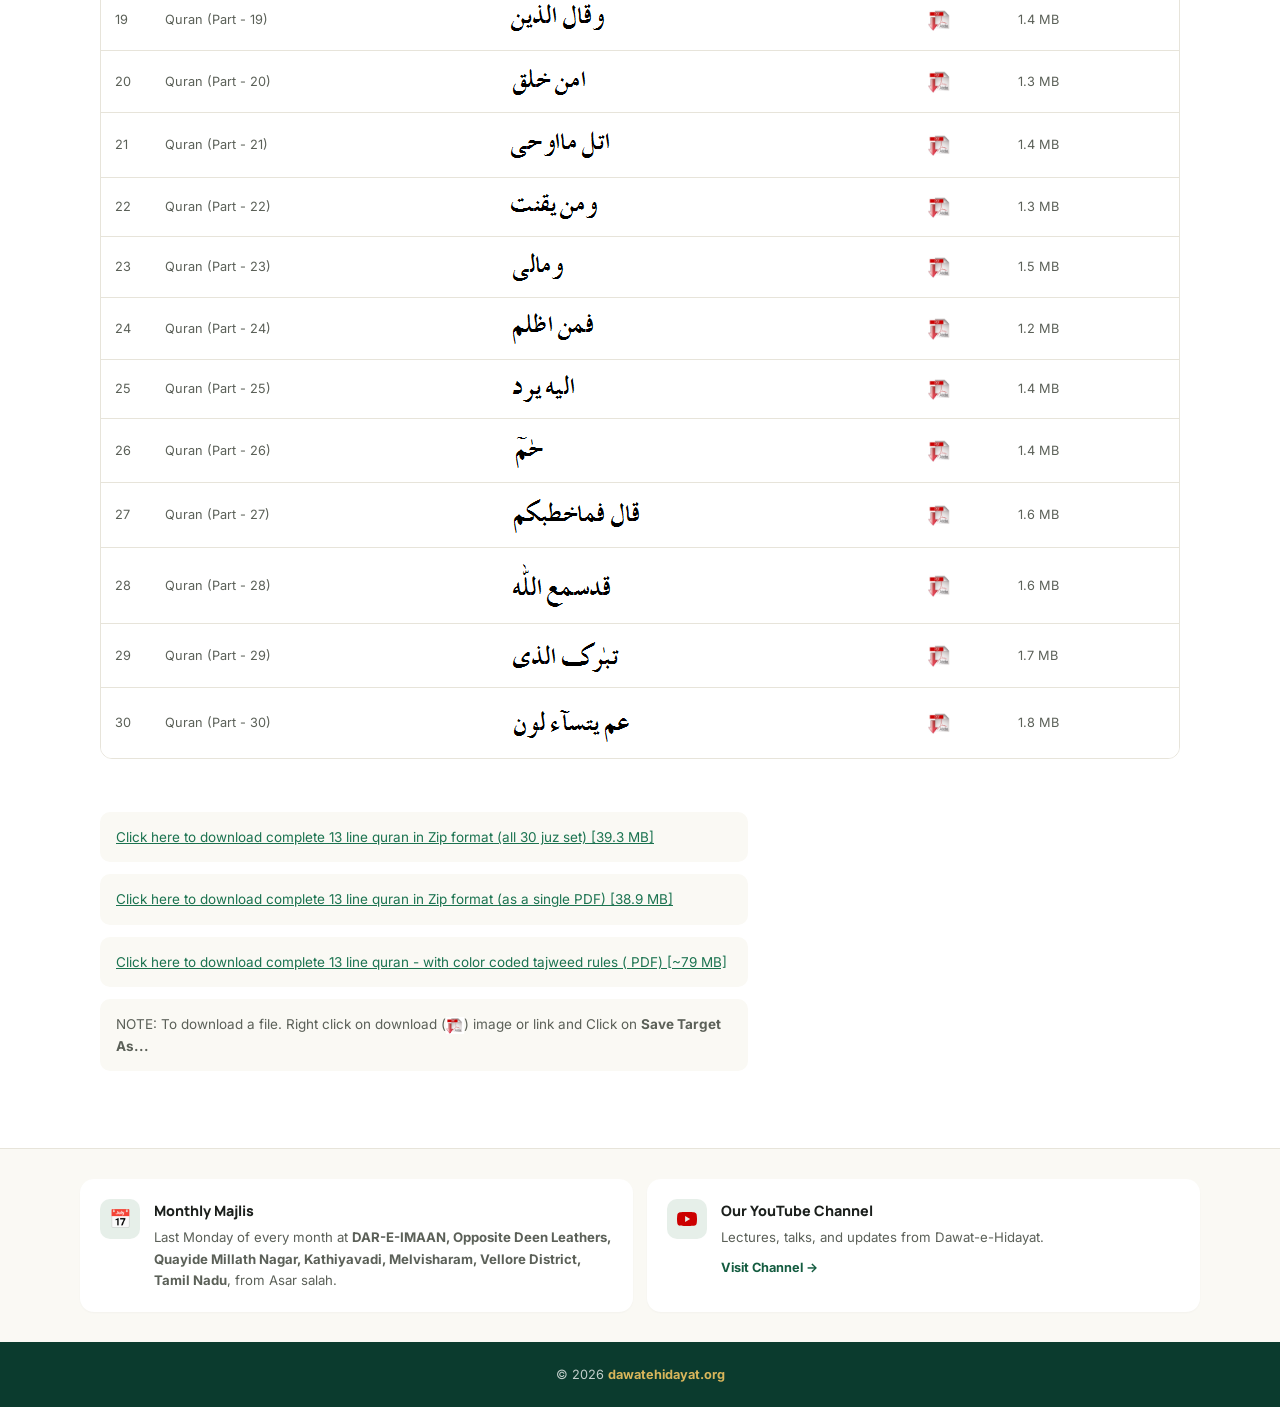
==== commit 976889f3: "Make the footer copyright year update automatically and drop the hyphens from the domain The year wa" ====
--- a/13line_quran.html
+++ b/13line_quran.html
@@ -468,7 +468,7 @@
 </section>
 
 <footer id="footer">
-	<p>&copy; 2026 <strong>Dawat-e-Hidayat.org</strong></p>
+	<p>&copy; <span id="footer-year">2026</span> <strong>dawatehidayat.org</strong></p>
 </footer>
 
 <script>
@@ -478,6 +478,8 @@
 		var isOpen = menuList.classList.toggle('open');
 		toggle.setAttribute('aria-expanded', isOpen);
 	});
+
+	document.getElementById('footer-year').textContent = new Date().getFullYear();
 </script>
 
 </body>
--- a/style.css
+++ b/style.css
@@ -638,13 +638,13 @@
 .pub-item .pub-title .native-title {
 	display: block;
 }
-.pub-item .pub-title .native-title[lang="ur"] {
+.native-title[lang="ur"] {
 	font-family: 'Noto Nastaliq Urdu', 'Jameel Noori Nastaleeq', serif;
 	font-size: 1.1em;
 	line-height: 2;
 	color: var(--ink);
 }
-.pub-item .pub-title .native-title[lang="ta"] {
+.native-title[lang="ta"] {
 	font-family: 'Noto Sans Tamil', 'Latha', sans-serif;
 	color: var(--ink);
 }
